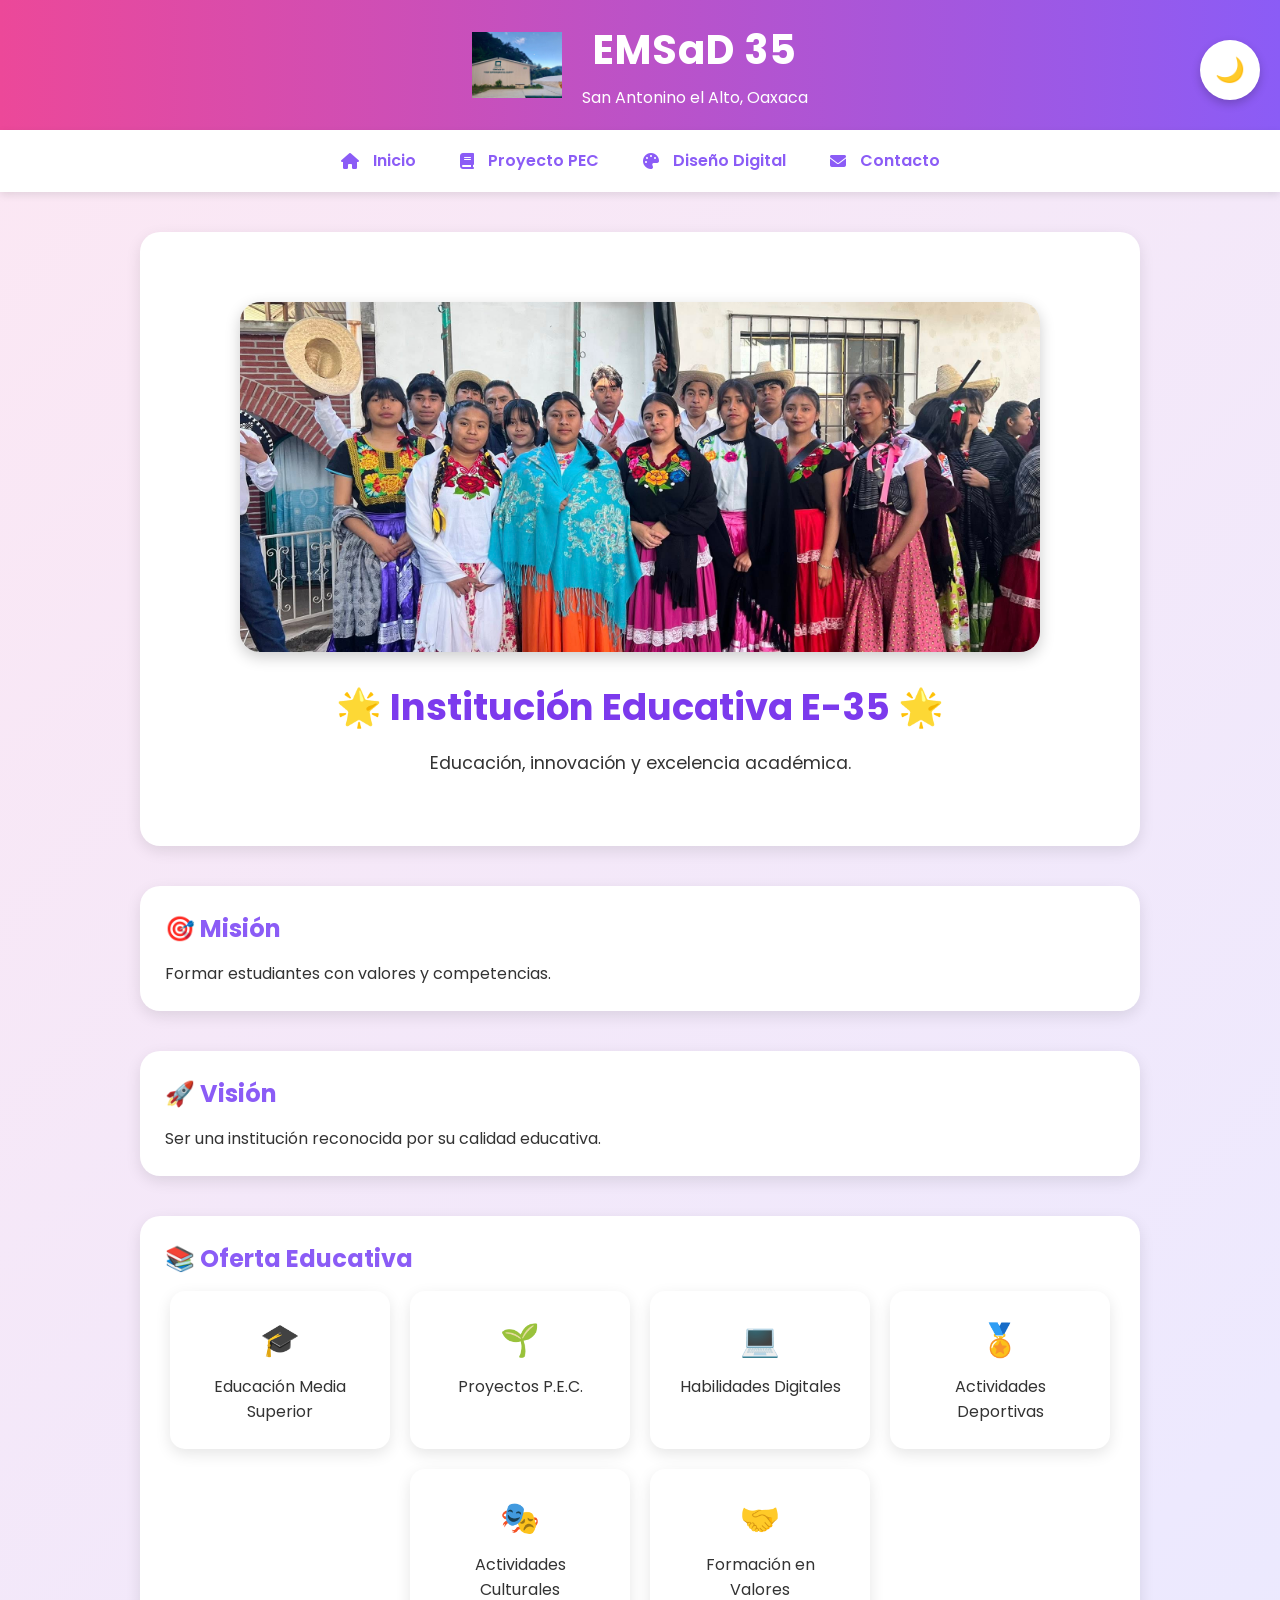
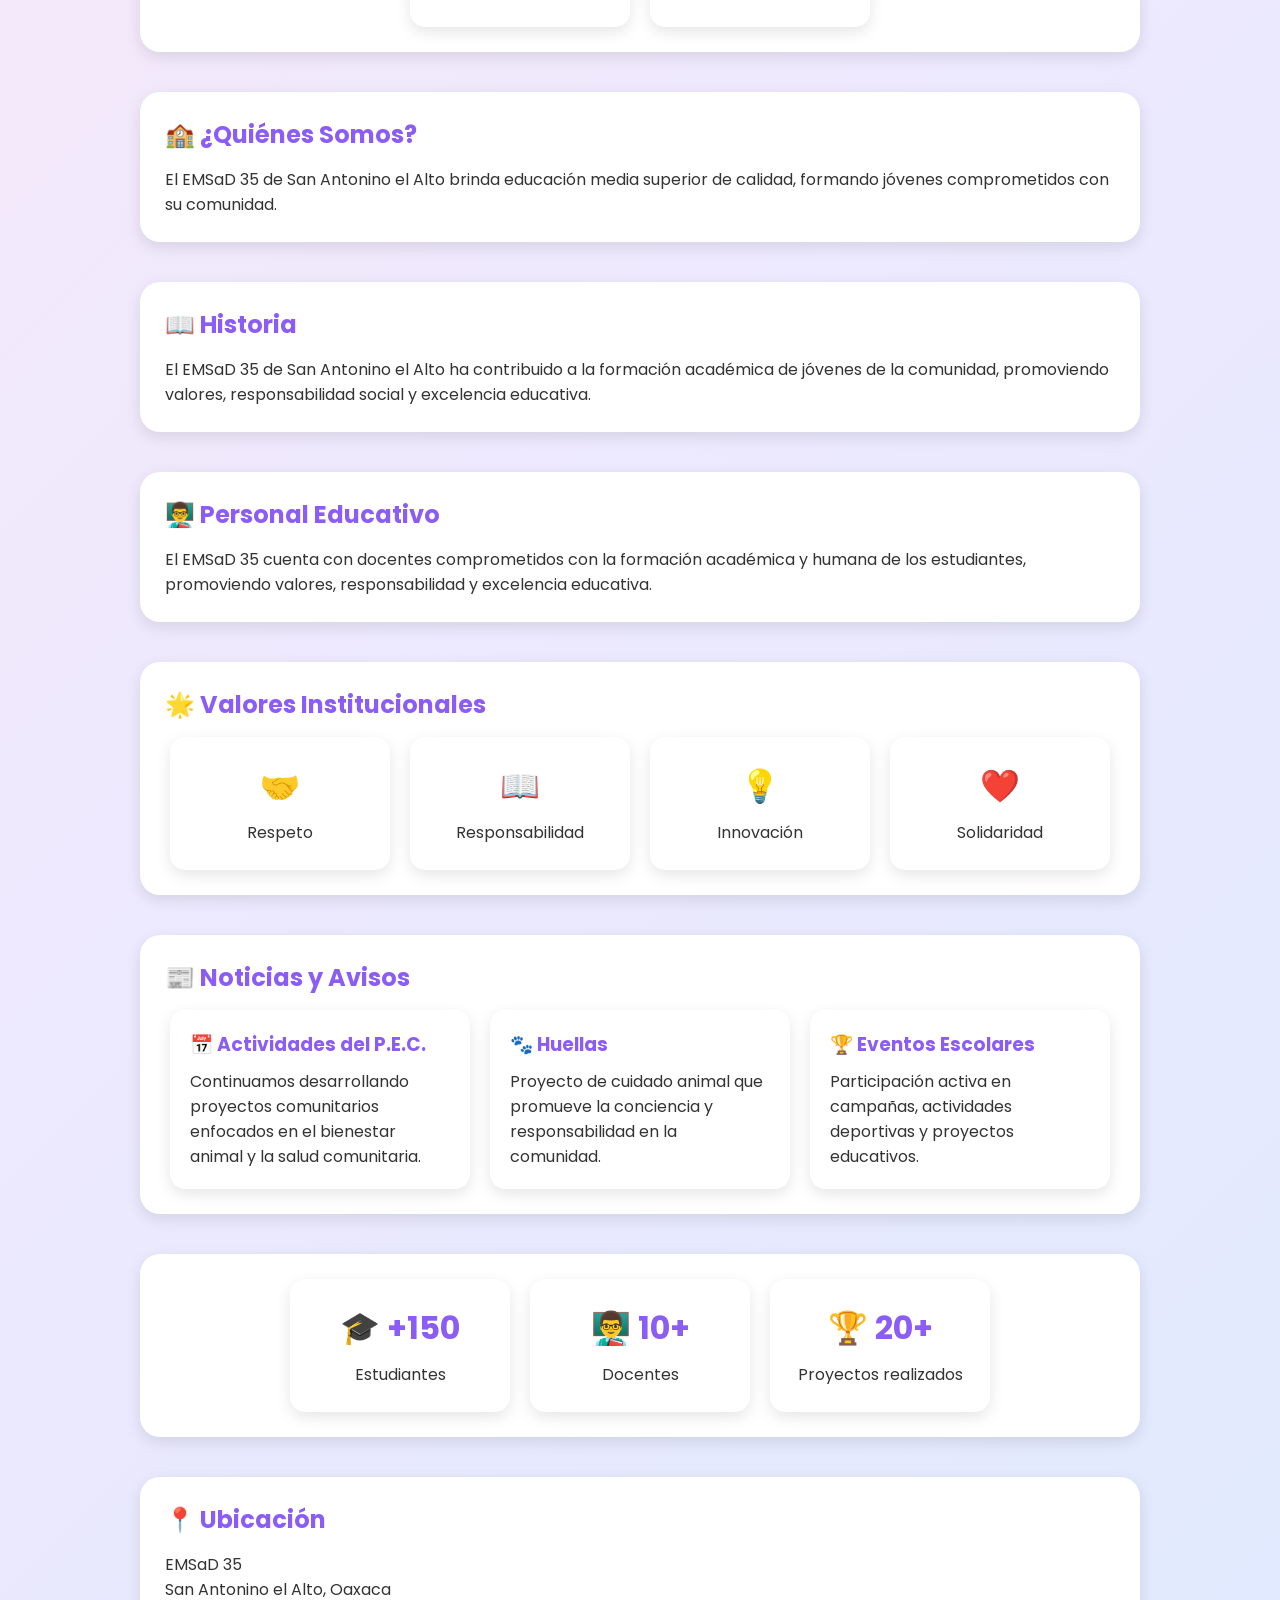
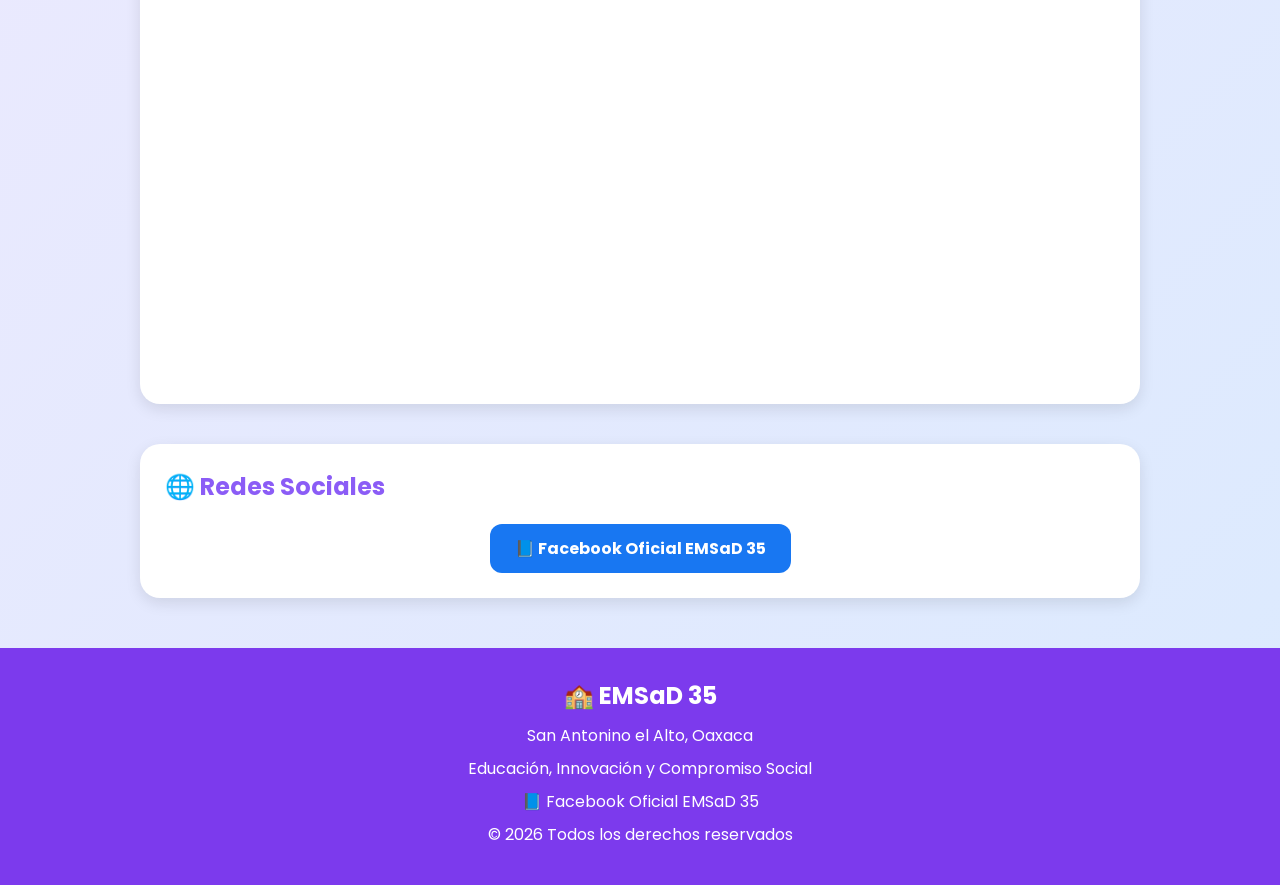
==== index.html @ b6a9cd8b "5" ====
<!doctype html>
<html lang="es">

<head>
    <meta charset="UTF-8">
    <meta name="viewport" content="width=device-width, initial-scale=1.0">
    <title>E-35</title>

    <link href="https://fonts.googleapis.com/css2?family=Poppins:wght@300;400;600;700&display=swap" rel="stylesheet">

    <link rel="stylesheet" href="style.css">

    <link rel="stylesheet"
href="https://cdnjs.cloudflare.com/ajax/libs/font-awesome/6.5.1/css/all.min.css">

</head>

<body>

    <header class="header-principal">

    <img src="imagenes/logo.jpeg" alt="Logo EMSaD 35">

    <div>
        <h1>EMSaD 35</h1>
        <p>San Antonino el Alto, Oaxaca</p>
    </div>

</header>

    <nav>
    <a href="index.html">
        <i class="fa-solid fa-house"></i> Inicio
    </a>

    <a href="pec.html">
        <i class="fa-solid fa-book"></i> Proyecto PEC
    </a>

    <a href="diseno.html">
        <i class="fa-solid fa-palette"></i> Diseño Digital
    </a>

    <a href="contacto.html">
        <i class="fa-solid fa-envelope"></i> Contacto
    </a>
</nav>

<button id="modoBtn">🌙</button>


    <section class="hero">
    <img src="imagenes/fondo.jpg" alt="Institución Educativa E-35" class="hero-img">

    <h2>🌟 Institución Educativa E-35 🌟</h2>
    <p>Educación, innovación y excelencia académica.</p>
</section>
<section>
    <h2>🎯 Misión</h2>
    <p>Formar estudiantes con valores y competencias.</p>
</section>

<section>
    <h2>🚀 Visión</h2>
    <p>Ser una institución reconocida por su calidad educativa.</p>
</section>

<section>
    <h2>📚 Oferta Educativa</h2>

    <div class="estadisticas">

        <div class="card">
            <h3>🎓</h3>
            <p>Educación Media Superior</p>
        </div>

        <div class="card">
            <h3>🌱</h3>
            <p>Proyectos P.E.C.</p>
        </div>

        <div class="card">
            <h3>💻</h3>
            <p>Habilidades Digitales</p>
        </div>

        <div class="card">
            <h3>🏅</h3>
            <p>Actividades Deportivas</p>
        </div>

        <div class="card">
            <h3>🎭</h3>
            <p>Actividades Culturales</p>
        </div>

        <div class="card">
            <h3>🤝</h3>
            <p>Formación en Valores</p>
        </div>

    </div>
</section>

<section>
    <h2>🏫 ¿Quiénes Somos?</h2>
    <p>
        El EMSaD 35 de San Antonino el Alto brinda educación media superior
        de calidad, formando jóvenes comprometidos con su comunidad.
    </p>
</section>

<section>
    <h2>📖 Historia</h2>
    <p>
        El EMSaD 35 de San Antonino el Alto ha contribuido a la formación
        académica de jóvenes de la comunidad, promoviendo valores,
        responsabilidad social y excelencia educativa.
    </p>
</section>

<section>
    <h2>👨‍🏫 Personal Educativo</h2>

    <p>
        El EMSaD 35 cuenta con docentes comprometidos con la formación
        académica y humana de los estudiantes, promoviendo valores,
        responsabilidad y excelencia educativa.
    </p>
</section>

<section>
    <h2>🌟 Valores Institucionales</h2>

    <div class="estadisticas">

        <div class="card">
            <h3>🤝</h3>
            <p>Respeto</p>
        </div>

        <div class="card">
            <h3>📖</h3>
            <p>Responsabilidad</p>
        </div>

        <div class="card">
            <h3>💡</h3>
            <p>Innovación</p>
        </div>

        <div class="card">
            <h3>❤️</h3>
            <p>Solidaridad</p>
        </div>

    </div>
</section>

<section>
    <h2>📰 Noticias y Avisos</h2>

    <div class="avisos">

        <div class="aviso">
            <h3>📅 Actividades del P.E.C.</h3>
            <p>
                Continuamos desarrollando proyectos comunitarios enfocados
                en el bienestar animal y la salud comunitaria.
            </p>
        </div>

        <div class="aviso">
            <h3>🐾 Huellas</h3>
            <p>
                Proyecto de cuidado animal que promueve la conciencia y
                responsabilidad en la comunidad.
            </p>
        </div>

        <div class="aviso">
            <h3>🏆 Eventos Escolares</h3>
            <p>
                Participación activa en campañas, actividades deportivas
                y proyectos educativos.
            </p>
        </div>

    </div>
</section>


<section class="estadisticas">
    <div class="card">
        <h3>🎓 +150</h3>
        <p>Estudiantes</p>
    </div>

    <div class="card">
        <h3>👨‍🏫 10+</h3>
        <p>Docentes</p>
    </div>

    <div class="card">
        <h3>🏆 20+</h3>
        <p>Proyectos realizados</p>
    </div>
</section>


<section>
    <h2>📍 Ubicación</h2>

    <p>
        EMSaD 35<br>
        San Antonino el Alto, Oaxaca
    </p>

    <iframe
        src="https://www.google.com/maps?q=San+Antonino+el+Alto+Oaxaca&output=embed"
        width="100%"
        height="350"
        style="border:0; border-radius:15px; margin-top:20px;"
        loading="lazy">
    </iframe>
</section>

<section>
    <h2>🌐 Redes Sociales</h2>

    <div class="redes">
        <a href="https://www.facebook.com/EMSaD35Oficial/" target="_blank">
            📘 Facebook Oficial EMSaD 35
        </a>
    </div>
</section>


   <footer>

    <h3>🏫 EMSaD 35</h3>

    <p>San Antonino el Alto, Oaxaca</p>

    <p>Educación, Innovación y Compromiso Social</p>

    <p>📘 Facebook Oficial EMSaD 35</p>

    <p>© 2026 Todos los derechos reservados</p>

</footer>

<button id="arriba">⬆</button>

    <script src="script.js"></script>

</body>

</html>
---- style.css ----
/* RESET */
*{
    margin:0;
    padding:0;
    box-sizing:border-box;
}

/* BODY */
body{
    font-family:'Poppins', sans-serif;
    background:linear-gradient(135deg,#fce7f3,#ede9fe,#dbeafe);
    color:#333;
}

/* TITULO */
h1{
    background:linear-gradient(90deg,#ec4899,#8b5cf6);
    color:white;
    text-align:center;
    padding:25px;
    font-size:2.5rem;
    letter-spacing:1px;
    box-shadow:0 4px 10px rgba(0,0,0,.15);
}

/* MENU */
nav{
    background:white;
    text-align:center;
    padding:18px;
    box-shadow:0 3px 8px rgba(0,0,0,.1);
}

nav a{
    text-decoration:none;
    color:#8b5cf6;
    margin:0 20px;
    font-weight:600;
    transition:.3s;
}

nav a:hover{
    color:#ec4899;
    transform:scale(1.1);
}

/* HERO */
.hero{
    text-align:center;
    padding:70px 20px;
    animation:fadeIn 1.5s ease;
}

.hero h2{
    font-size:2.3rem;
    color:#7c3aed;
    margin-bottom:15px;
}

.hero p{
    font-size:1.1rem;
}

/* BANNER */
.banner{
    text-align:center;
    margin-top:20px;
}

.banner img{
    width:90%;
    max-width:900px;
    height:350px;
    object-fit:cover;
    border-radius:20px;
    box-shadow:0 6px 15px rgba(0,0,0,.2);
}

/* SECCIONES */
section{
    max-width:1000px;
    margin:40px auto;
    padding:25px;
}

section h2{
    color:#8b5cf6;
    margin-bottom:15px;
}

/* TARJETAS */
section{
    background:white;
    border-radius:20px;
    box-shadow:0 5px 15px rgba(0,0,0,.1);
}

/* GALERIA */
.galeria{
    display:flex;
    justify-content:center;
    gap:20px;
    flex-wrap:wrap;
    margin-top:20px;
}

.galeria img{
    width:300px;
    height:220px;
    object-fit:cover;
    border-radius:15px;
    transition:.4s;
    box-shadow:0 4px 10px rgba(0,0,0,.15);
}

.galeria img:hover{
    transform:scale(1.08);
}

/* CONTACTO */
.contacto{
    max-width:700px;
    margin:40px auto;
    background:white;
    padding:30px;
    border-radius:20px;
    box-shadow:0 5px 15px rgba(0,0,0,.1);
}

.contacto h2{
    text-align:center;
    color:#ec4899;
}

label{
    display:block;
    margin-top:15px;
    font-weight:600;
}

input,
textarea{
    width:100%;
    padding:12px;
    margin-top:6px;
    border:2px solid #ddd;
    border-radius:10px;
    outline:none;
    transition:.3s;
}

input:focus,
textarea:focus{
    border-color:#8b5cf6;
}

/* BOTON */
button{
    width:100%;
    margin-top:20px;
    padding:14px;
    border:none;
    border-radius:12px;
    background:linear-gradient(90deg,#ec4899,#8b5cf6);
    color:white;
    font-size:16px;
    font-weight:bold;
    cursor:pointer;
    transition:.3s;
}

button:hover{
    transform:translateY(-3px);
    box-shadow:0 5px 15px rgba(0,0,0,.2);
}

/* FOOTER */
footer{
    text-align:center;
    padding:20px;
    background:#7c3aed;
    color:white;
    margin-top:50px;
}

/* ANIMACION */
@keyframes fadeIn{
    from{
        opacity:0;
        transform:translateY(20px);
    }
    to{
        opacity:1;
        transform:translateY(0);
    }
}
nav a.active {
    color: #ec4899;
    border-bottom: 2px solid #ec4899;
}
/* BOTON MODO OSCURO */
#modoBtn{
    position:fixed;
    top:20px;
    right:20px;
    width:60px;
    height:60px;
    border-radius:50%;
    border:none;
    font-size:24px;
    cursor:pointer;
    background:white;
    box-shadow:0 4px 10px rgba(0,0,0,.2);
    z-index:1000;
    display:flex;
    align-items:center;
    justify-content:center;
}

/* 🌙 MODO OSCURO COMPLETO */
body.dark{
    background:#121212;
    color:#f1f1f1;
}

/* contenedores */
body.dark nav,
body.dark section,
body.dark .contacto{
    background:#1e1e1e;
    color:#f1f1f1;
}

/* título principal */
body.dark h1{
    background:linear-gradient(90deg,#111,#333);
}

/* textos */
body.dark p,
body.dark h2,
body.dark label{
    color:#f1f1f1;
}

/* links del menú */
body.dark nav a{
    color:#c084fc;
}

body.dark nav a:hover{
    color:#ec4899;
}

/* inputs y textarea */
body.dark input,
body.dark textarea{
    background:#2d2d2d;
    color:white;
    border:2px solid #555;
}

/* footer */
body.dark footer{
    background:#111;
}

.hero-img{
    width:100%;
    max-width:800px;
    height:350px;
    object-fit:cover;
    border-radius:20px;
    margin-bottom:20px;
    box-shadow:0 5px 15px rgba(0,0,0,.2);
}
body.dark{
    background:linear-gradient(135deg,#0f172a,#111827,#1e293b);
    color:#f8fafc;
}

body.dark section,
body.dark .contacto,
body.dark nav{
    background:#1e293b;
}

body.dark h2{
    color:#c084fc;
}

body.dark input,
body.dark textarea{
    background:#334155;
    color:white;
    border:2px solid #64748b;
}

.redes{
    display:flex;
    justify-content:center;
    margin-top:20px;
}

.redes a{
    text-decoration:none;
    background:#1877F2;
    color:white;
    padding:15px 25px;
    border-radius:12px;
    font-weight:bold;
    transition:0.3s;
}

.redes a:hover{
    transform:scale(1.05);
    box-shadow:0 5px 15px rgba(0,0,0,.2);
}

.redes{
    display:flex;
    justify-content:center;
    gap:20px;
    margin-top:20px;
    flex-wrap:wrap;
}

.redes a{
    text-decoration:none;
    color:white;
    padding:12px 25px;
    border-radius:12px;
    font-weight:bold;
    transition:.3s;
}

.redes a:first-child{
    background:#1877F2;
}

.redes a:hover{
    transform:scale(1.05);
    box-shadow:0 5px 15px rgba(0,0,0,.2);
}

/* ESTADÍSTICAS */
.estadisticas{
    display:flex;
    justify-content:center;
    gap:20px;
    flex-wrap:wrap;
}

.card{
    background:white;
    padding:25px;
    border-radius:15px;
    width:220px;
    text-align:center;
    box-shadow:0 5px 15px rgba(0,0,0,.1);
    transition:.3s;
}

.card:hover{
    transform:translateY(-5px);
}

.card h3{
    color:#8b5cf6;
    font-size:2rem;
    margin-bottom:10px;
}

body.dark .card{
    background:#1e293b;
    color:white;
}
.galeria img{
    cursor:pointer;
}

.galeria img:hover{
    transform:scale(1.08);
    box-shadow:0 10px 25px rgba(0,0,0,.25);
}



.info-galeria{
    padding:15px;
}

.info-galeria h3{
    color:#7c3aed;
    margin-bottom:8px;
}

.info-galeria p{
    color:#555;
    font-size:14px;
    line-height:1.5;
}

body.dark .info-galeria p{
    color:#cbd5e1;
}

/* OFERTA EDUCATIVA */

.oferta{
    list-style:none;
    padding:0;
}

.oferta li{
    background:#f8fafc;
    margin:12px 0;
    padding:15px;
    border-radius:12px;
    box-shadow:0 3px 8px rgba(0,0,0,.08);
    transition:.3s;
}

.oferta li:hover{
    transform:translateX(10px);
}

body.dark .oferta li{
    background:#334155;
    color:white;
}

.header-principal{
    display:flex;
    align-items:center;
    justify-content:center;
    gap:20px;
    padding:20px;
    background:linear-gradient(90deg,#ec4899,#8b5cf6);
    color:white;
    text-align:center;
    flex-wrap:wrap;
}

.header-principal img{
    width:90px;
    height:90px;
    object-fit:contain;
}

.header-principal h1{
    background:none;
    box-shadow:none;
    padding:0;
    margin:0;
    font-size:2.5rem;
}

.header-principal p{
    margin-top:5px;
    font-size:1rem;
}

/* FOOTER PROFESIONAL */

footer{
    text-align:center;
    padding:30px 20px;
    background:#7c3aed;
    color:white;
    margin-top:50px;
}

footer h3{
    margin-bottom:10px;
    font-size:1.5rem;
}

footer p{
    margin:8px 0;
}

body.dark footer{
    background:#0f172a;
}

/* NOTICIAS Y AVISOS */

.avisos{
    display:flex;
    gap:20px;
    flex-wrap:wrap;
    justify-content:center;
}

.aviso{
    background:white;
    width:300px;
    padding:20px;
    border-radius:15px;
    box-shadow:0 5px 15px rgba(0,0,0,.1);
    transition:.3s;
}

.aviso:hover{
    transform:translateY(-5px);
}

.aviso h3{
    color:#8b5cf6;
    margin-bottom:10px;
}

body.dark .aviso{
    background:#1e293b;
}

body.dark .aviso h3{
    color:#c084fc;
}

/* BOTÓN VOLVER ARRIBA */

#arriba{
    position:fixed;
    bottom:20px;
    right:20px;
    width:50px;
    height:50px;
    border:none;
    border-radius:50%;
    background:#8b5cf6;
    color:white;
    font-size:22px;
    cursor:pointer;
    display:none;
    z-index:999;
    box-shadow:0 4px 10px rgba(0,0,0,.2);
}

#arriba:hover{
    transform:scale(1.1);
}

.pdf-viewer{
    width:100%;
    height:700px;
    border:none;
    border-radius:15px;
}

.card-galeria{
    background:white;
    border-radius:15px;
    overflow:hidden;
    width:320px;
    text-align:center;
    box-shadow:0 5px 15px rgba(0,0,0,.1);
    transition:.3s;
}

.card-galeria:hover{
    transform:translateY(-5px);
}

.card-galeria p{
    padding:15px;
    font-weight:600;
}

body.dark .card-galeria{
    background:#1e293b;
    color:white;
}


nav a i{
    margin-right:8px;
}

nav a{
    display:inline-flex;
    align-items:center;
    gap:6px;
}
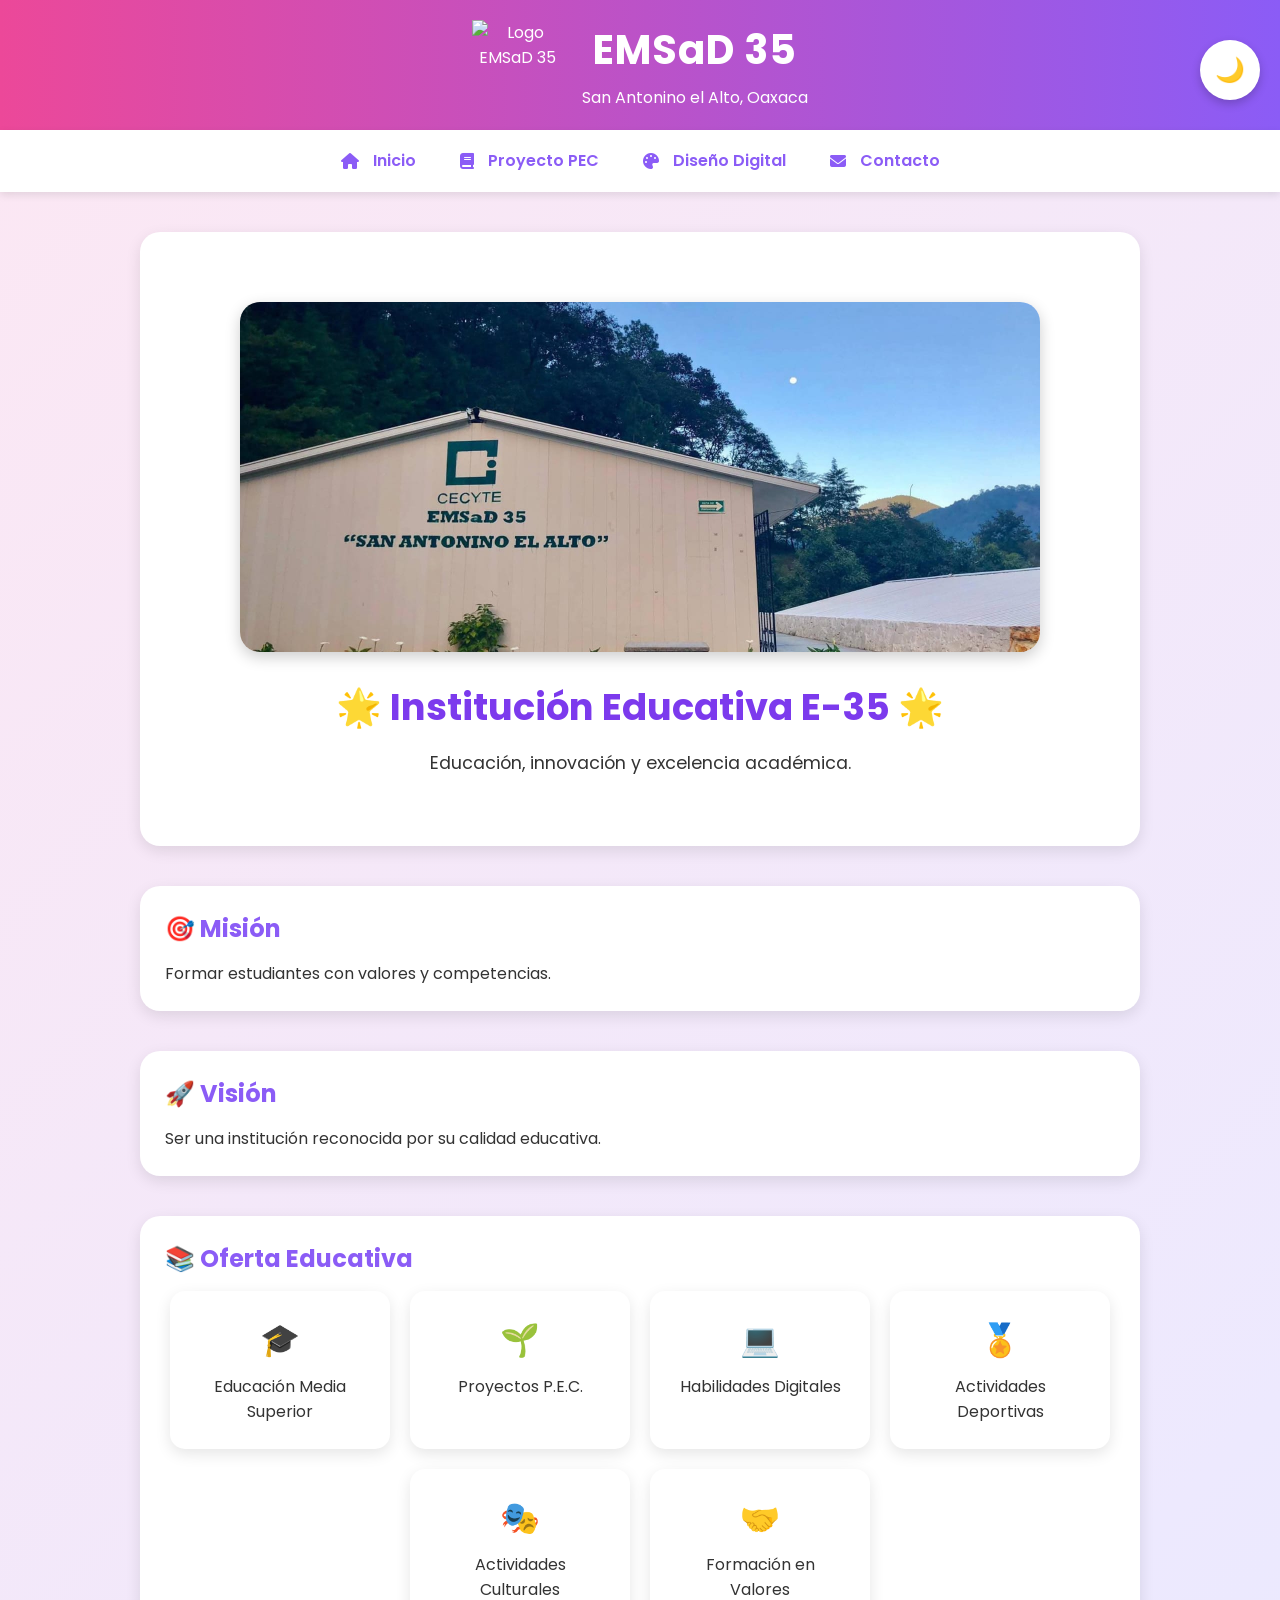
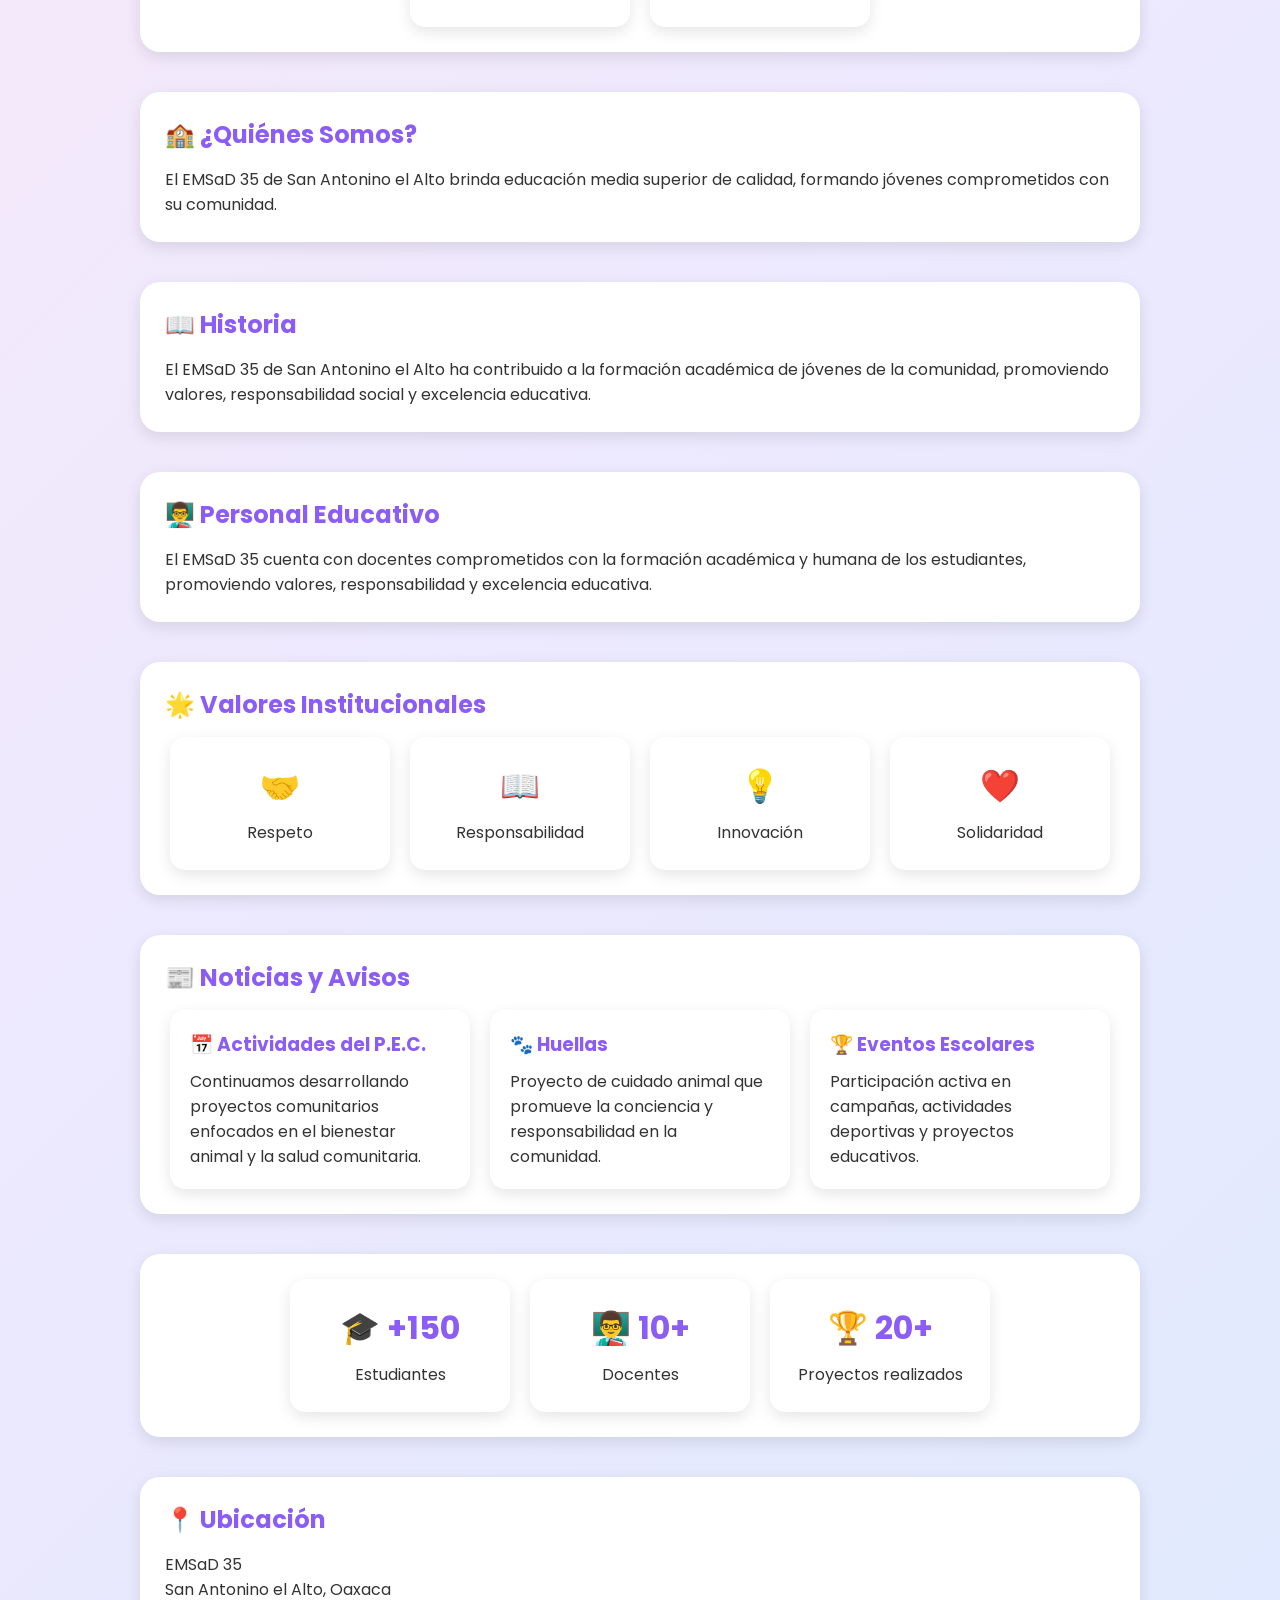
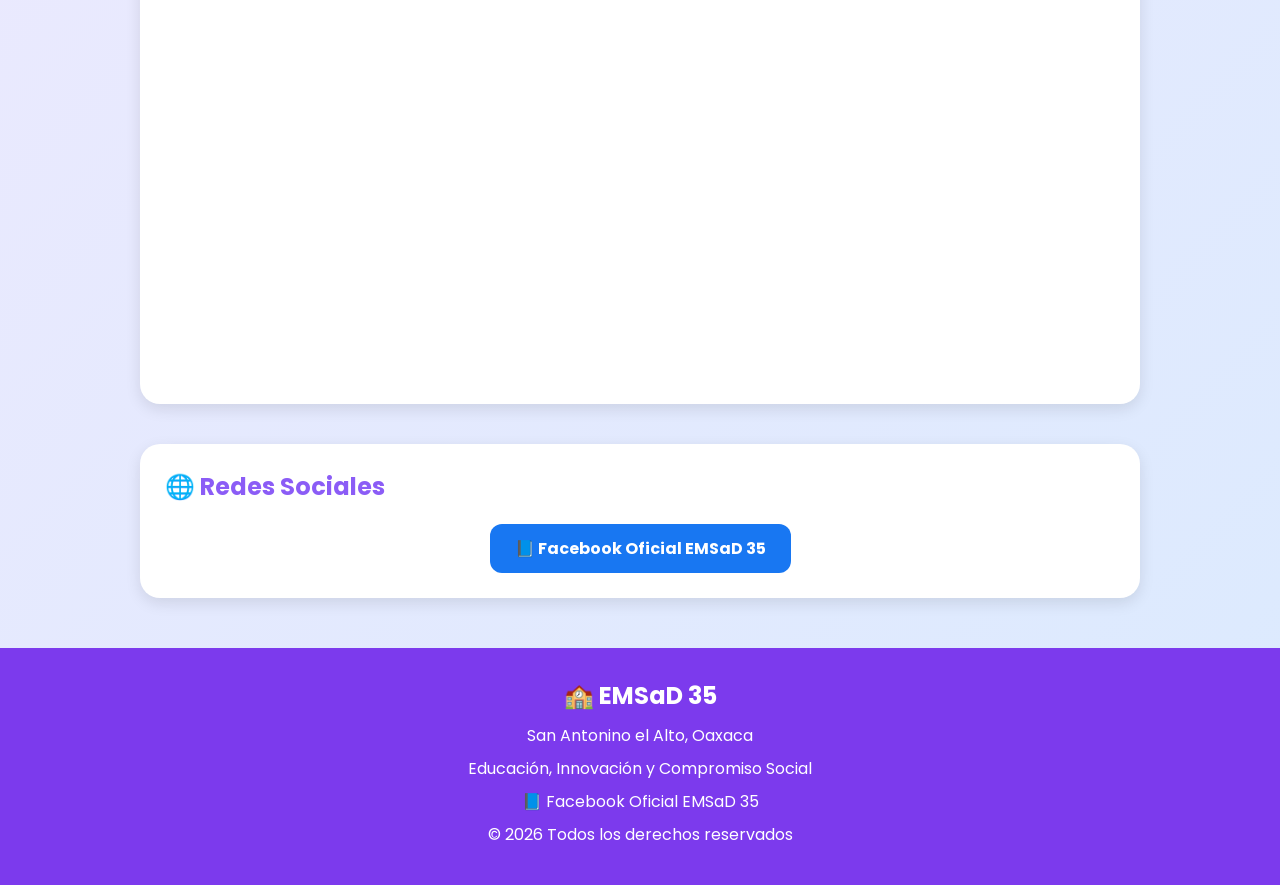
==== commit 0a465291: "mejor" ====
--- a/index.html
+++ b/index.html
@@ -19,7 +19,7 @@
 
     <header class="header-principal">
 
-    <img src="imagenes/logo.jpeg" alt="Logo EMSaD 35">
+    <img src="imagenes/fondo.png" alt="Logo EMSaD 35">
 
     <div>
         <h1>EMSaD 35</h1>
@@ -50,8 +50,8 @@
 
 
     <section class="hero">
-    <img src="imagenes/fondo.jpg" alt="Institución Educativa E-35" class="hero-img">
-
+    <img src="imagenes/logo.jpeg" alt="Institución Educativa E-35" class="hero-img">
+    
     <h2>🌟 Institución Educativa E-35 🌟</h2>
     <p>Educación, innovación y excelencia académica.</p>
 </section>
@@ -253,6 +253,8 @@
 
 <button id="arriba">⬆</button>
 
+<button id="arriba">⬆</button>
+
     <script src="script.js"></script>
 
 </body>
--- a/style.css
+++ b/style.css
@@ -523,23 +523,26 @@
 
 #arriba{
     position:fixed;
-    bottom:20px;
-    right:20px;
-    width:50px;
-    height:50px;
+    bottom:25px;
+    right:25px;
+    width:55px;
+    height:55px;
     border:none;
     border-radius:50%;
-    background:#8b5cf6;
-    color:white;
-    font-size:22px;
+    background:linear-gradient(135deg,#ec4899,#8b5cf6);
+    color:white;
+    font-size:24px;
     cursor:pointer;
     display:none;
+    align-items:center;
+    justify-content:center;
     z-index:999;
-    box-shadow:0 4px 10px rgba(0,0,0,.2);
+    box-shadow:0 5px 15px rgba(0,0,0,.25);
+    transition:.3s;
 }
 
 #arriba:hover{
-    transform:scale(1.1);
+    transform:translateY(-5px);
 }
 
 .pdf-viewer{
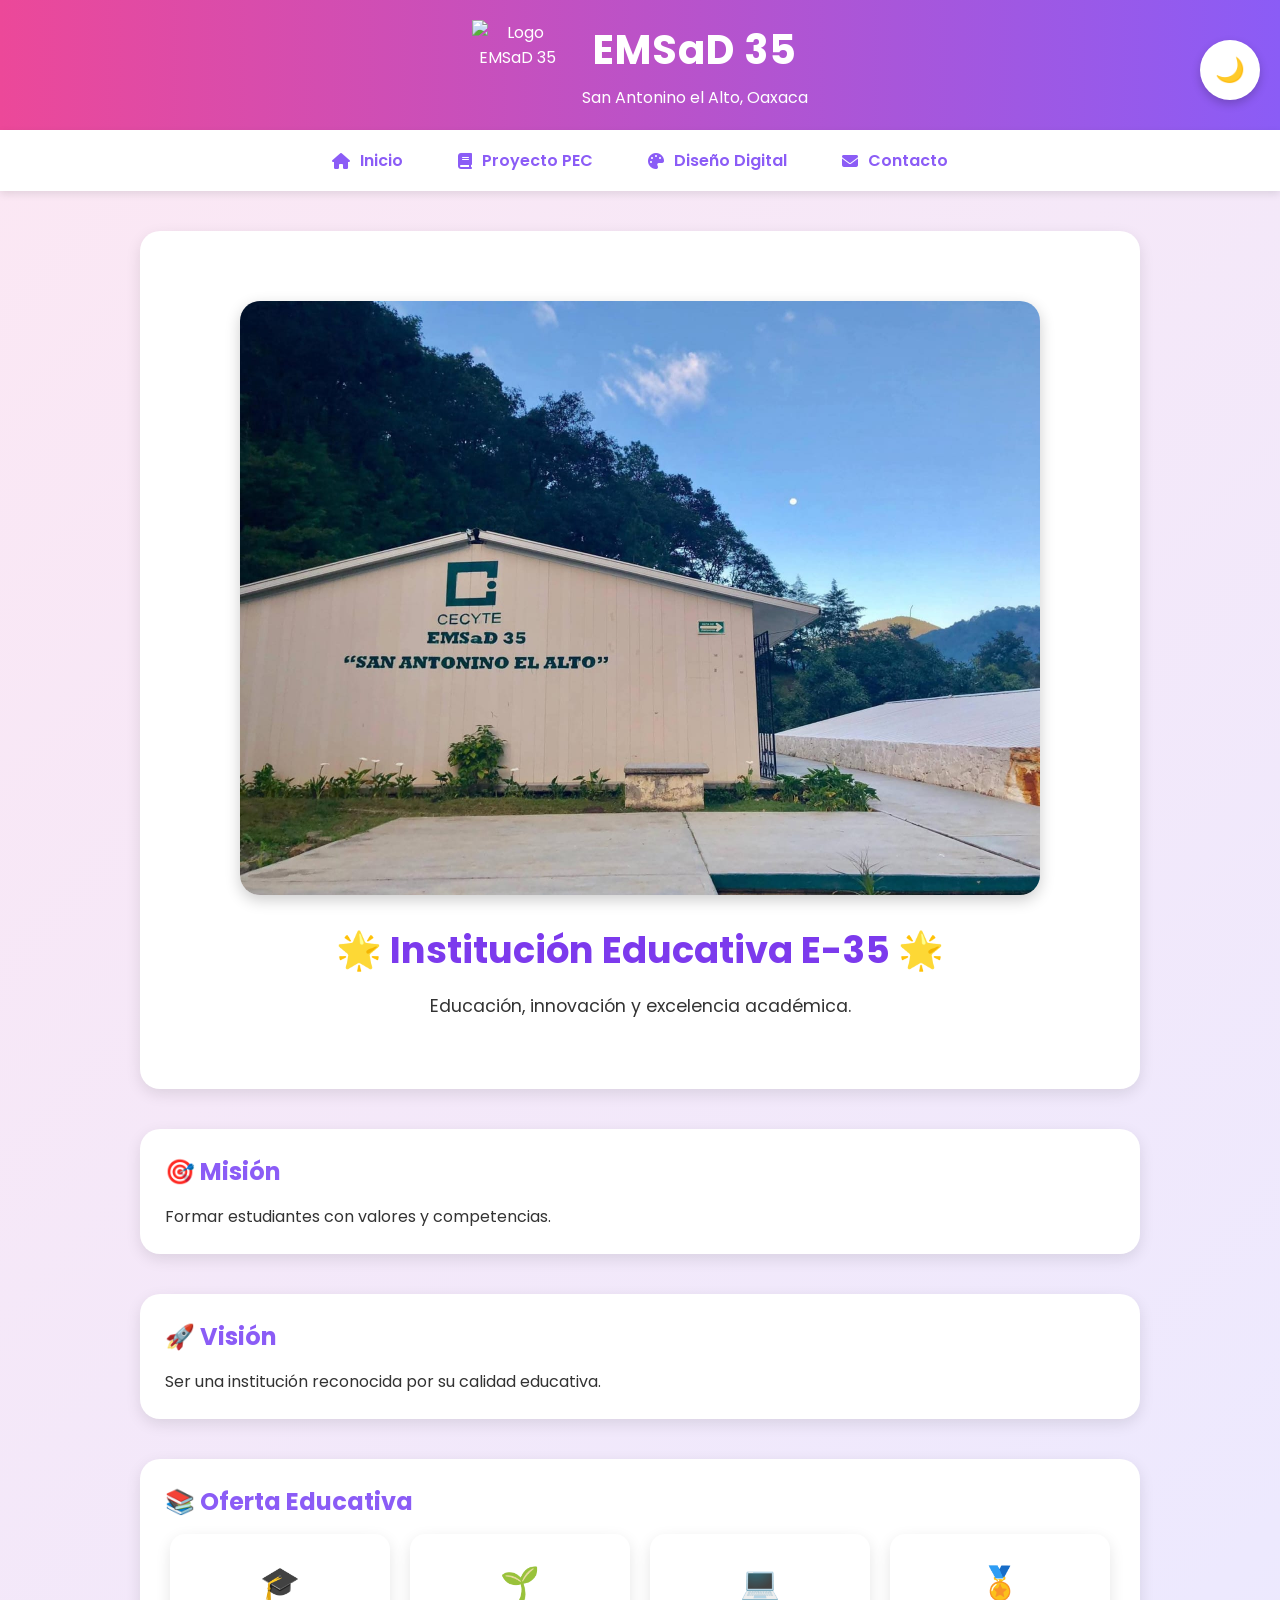
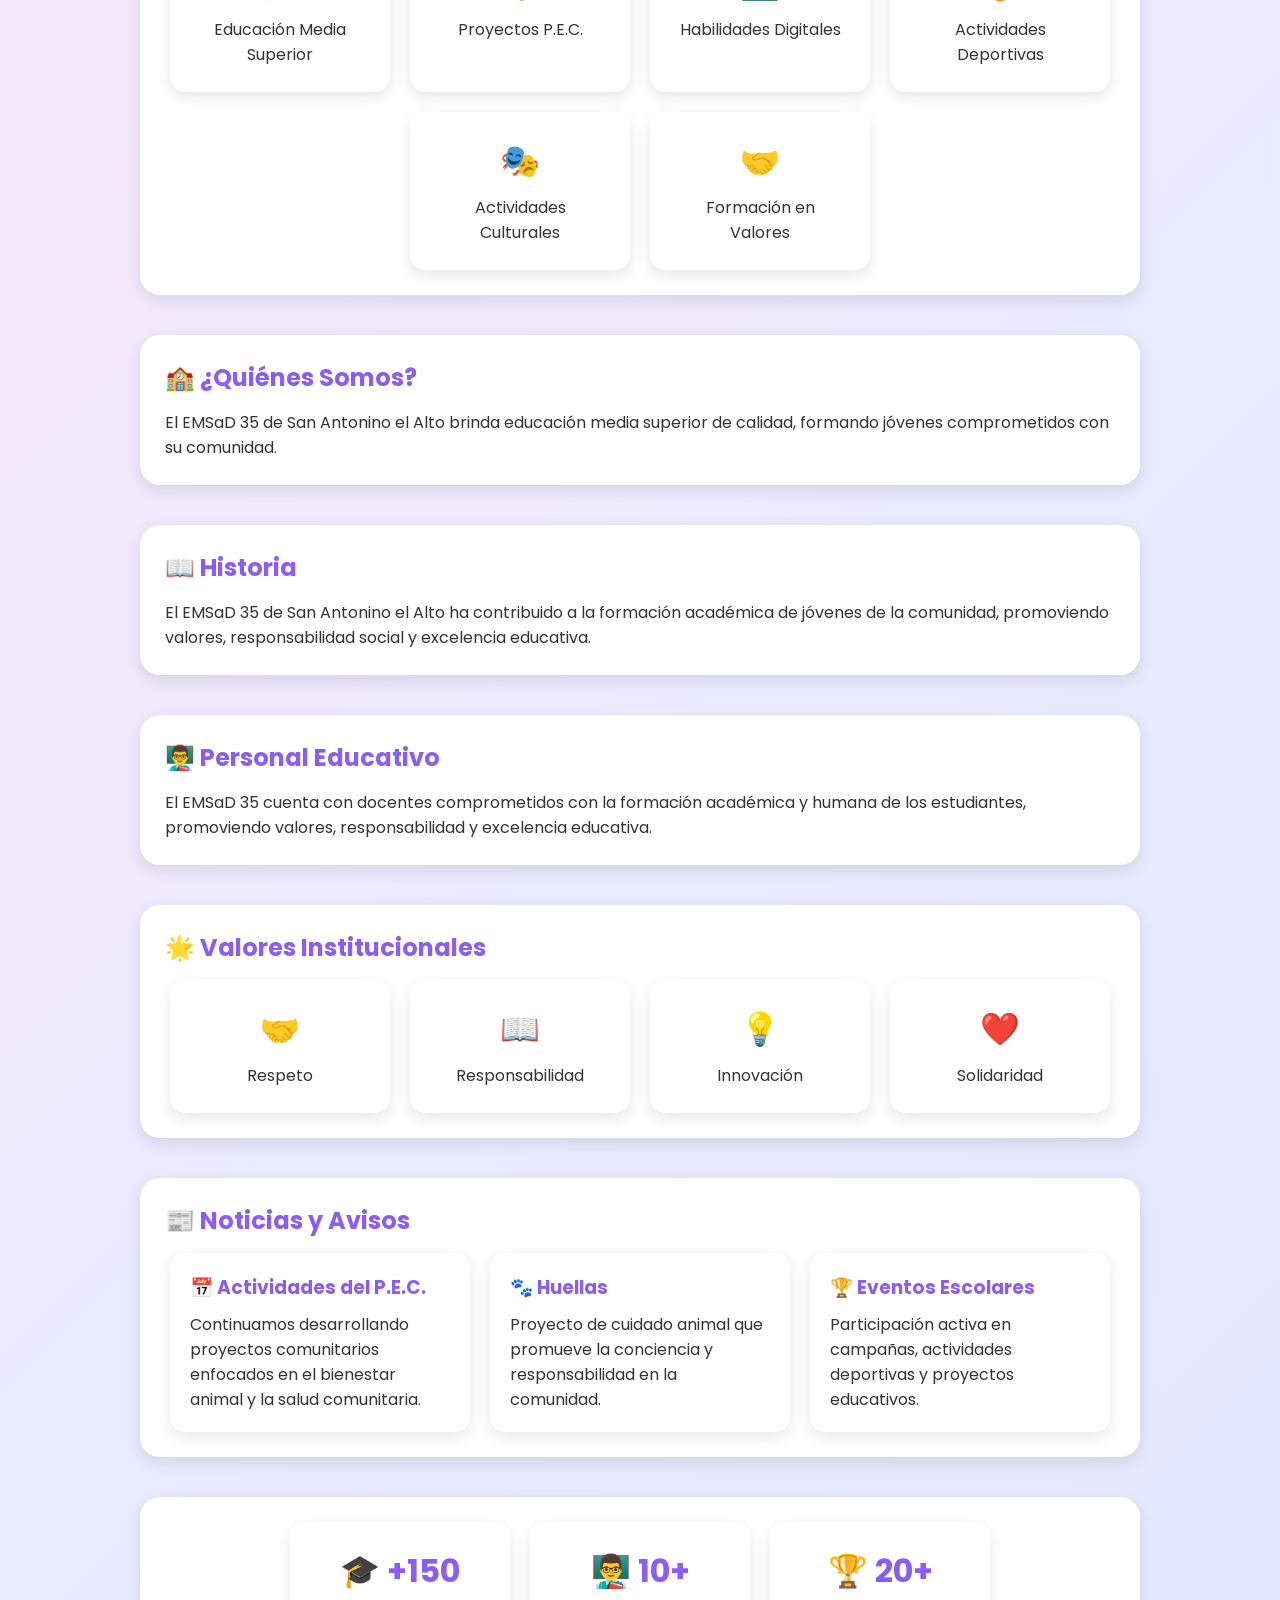
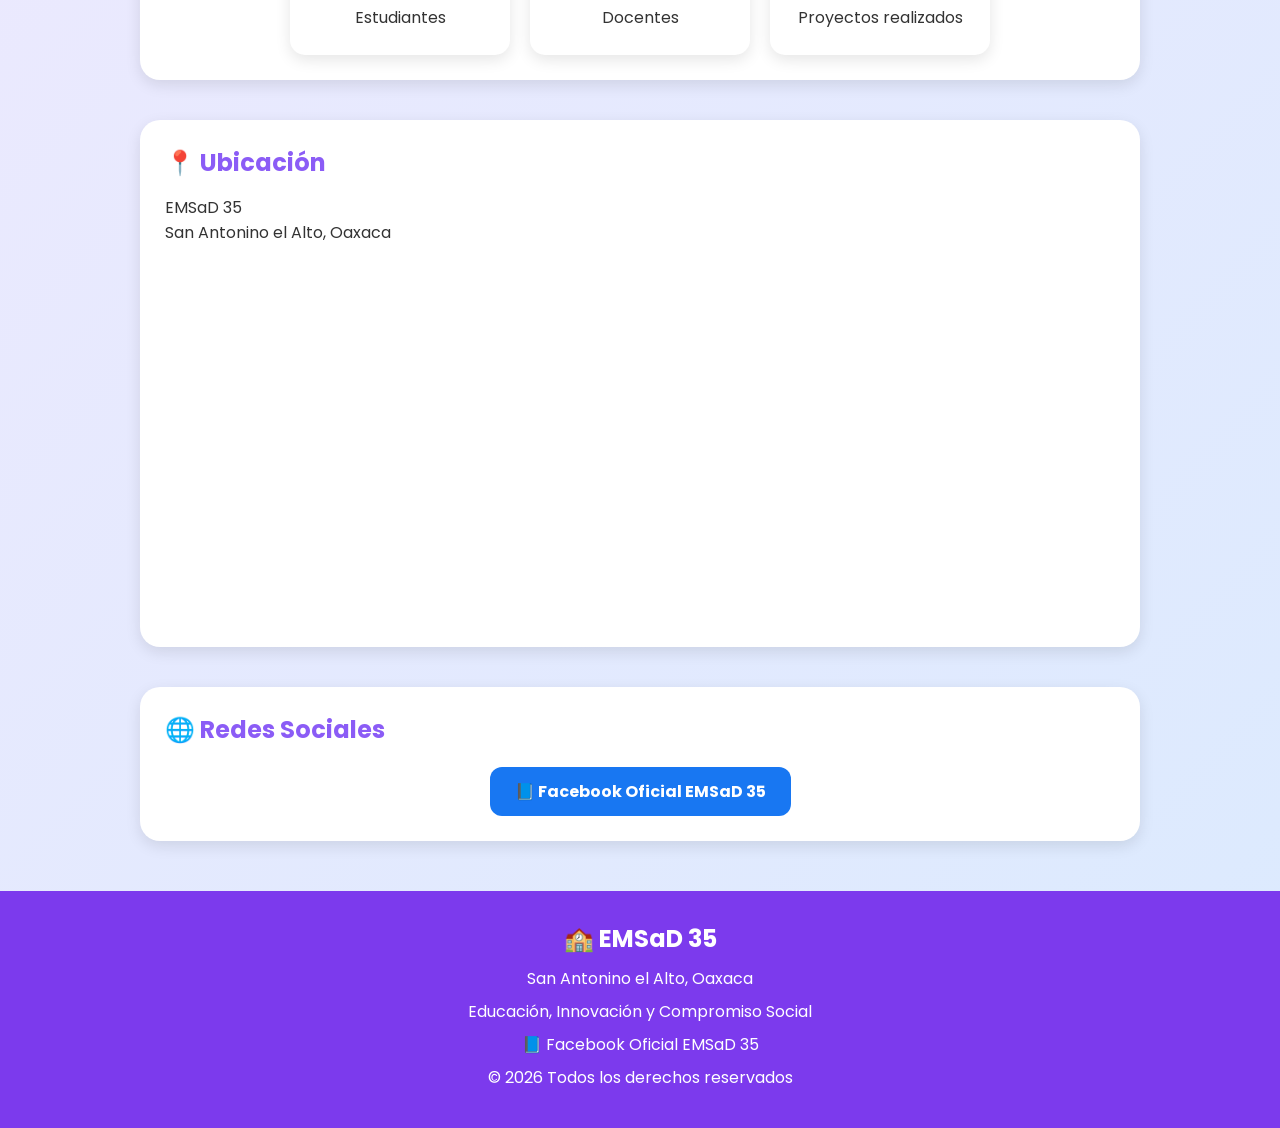
==== commit f42b262a: "y" ====
--- a/index.html
+++ b/index.html
@@ -251,10 +251,9 @@
 
 </footer>
 
+
 <button id="arriba">⬆</button>
 
-<button id="arriba">⬆</button>
-
     <script src="script.js"></script>
 
 </body>
--- a/style.css
+++ b/style.css
@@ -70,8 +70,7 @@
 .banner img{
     width:90%;
     max-width:900px;
-    height:350px;
-    object-fit:cover;
+    height:auto;
     border-radius:20px;
     box-shadow:0 6px 15px rgba(0,0,0,.2);
 }
@@ -268,8 +267,7 @@
 .hero-img{
     width:100%;
     max-width:800px;
-    height:350px;
-    object-fit:cover;
+    height:auto;
     border-radius:20px;
     margin-bottom:20px;
     box-shadow:0 5px 15px rgba(0,0,0,.2);
@@ -355,7 +353,7 @@
     background:white;
     padding:25px;
     border-radius:15px;
-    width:220px;
+    width:min(220px, 100%);
     text-align:center;
     box-shadow:0 5px 15px rgba(0,0,0,.1);
     transition:.3s;
@@ -556,7 +554,7 @@
     background:white;
     border-radius:15px;
     overflow:hidden;
-    width:320px;
+    width:min(320px, 100%);
     text-align:center;
     box-shadow:0 5px 15px rgba(0,0,0,.1);
     transition:.3s;
@@ -577,12 +575,106 @@
 }
 
 
-nav a i{
-    margin-right:8px;
+nav{
+    background:white;
+    text-align:center;
+    padding:18px;
+    box-shadow:0 3px 8px rgba(0,0,0,.1);
+
+    display:flex;
+    justify-content:center;
+    flex-wrap:wrap;
+    gap:15px;
 }
 
 nav a{
+    text-decoration:none;
+    color:#8b5cf6;
+    font-weight:600;
+    transition:.3s;
+
     display:inline-flex;
     align-items:center;
     gap:6px;
+}
+
+nav a i{
+    margin-right:4px;
+}
+
+@media (max-width:768px){
+
+    nav{
+        gap:10px;
+        padding:12px;
+    }
+
+    nav a{
+        font-size:14px;
+    }
+
+
+}
+
+/* Todas las imágenes serán responsivas */
+img{
+    max-width:100%;
+    height:auto;
+}
+
+@media (max-width:768px){
+
+    .card,
+    .card-galeria,
+    .aviso{
+        width:100%;
+    }
+
+}
+@media (max-width:768px){
+
+    h1{
+        font-size:1.8rem;
+        padding:18px;
+    }
+
+    .hero{
+        padding:40px 15px;
+    }
+
+    .hero h2{
+        font-size:1.5rem;
+    }
+
+    section{
+        margin:20px 10px;
+        padding:20px;
+    }
+
+    .header-principal{
+        flex-direction:column;
+        text-align:center;
+    }
+
+    .header-principal img{
+        width:70px;
+        height:70px;
+    }
+
+    .card,
+    .card-galeria,
+    .aviso{
+        width:100%;
+    }
+
+    #modoBtn{
+        width:50px;
+        height:50px;
+        font-size:20px;
+    }
+
+    #arriba{
+        width:50px;
+        height:50px;
+    }
 }
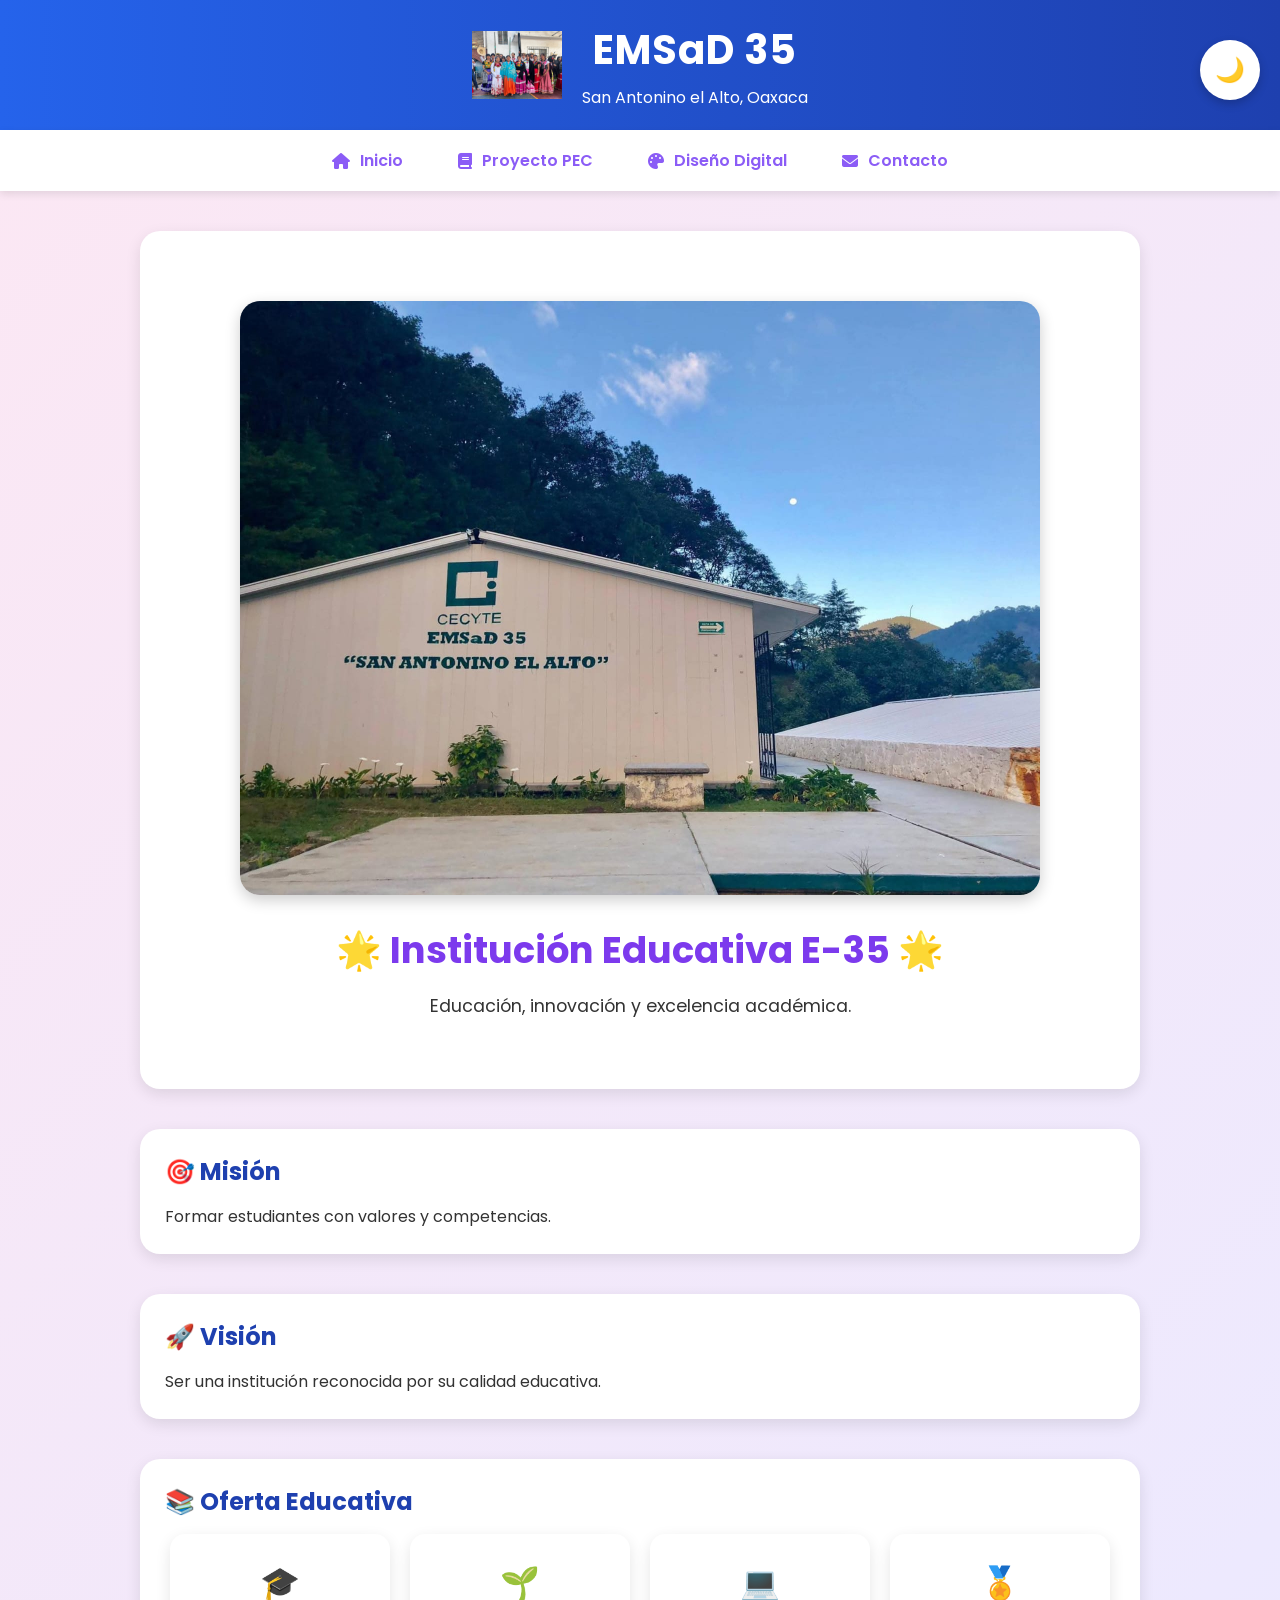
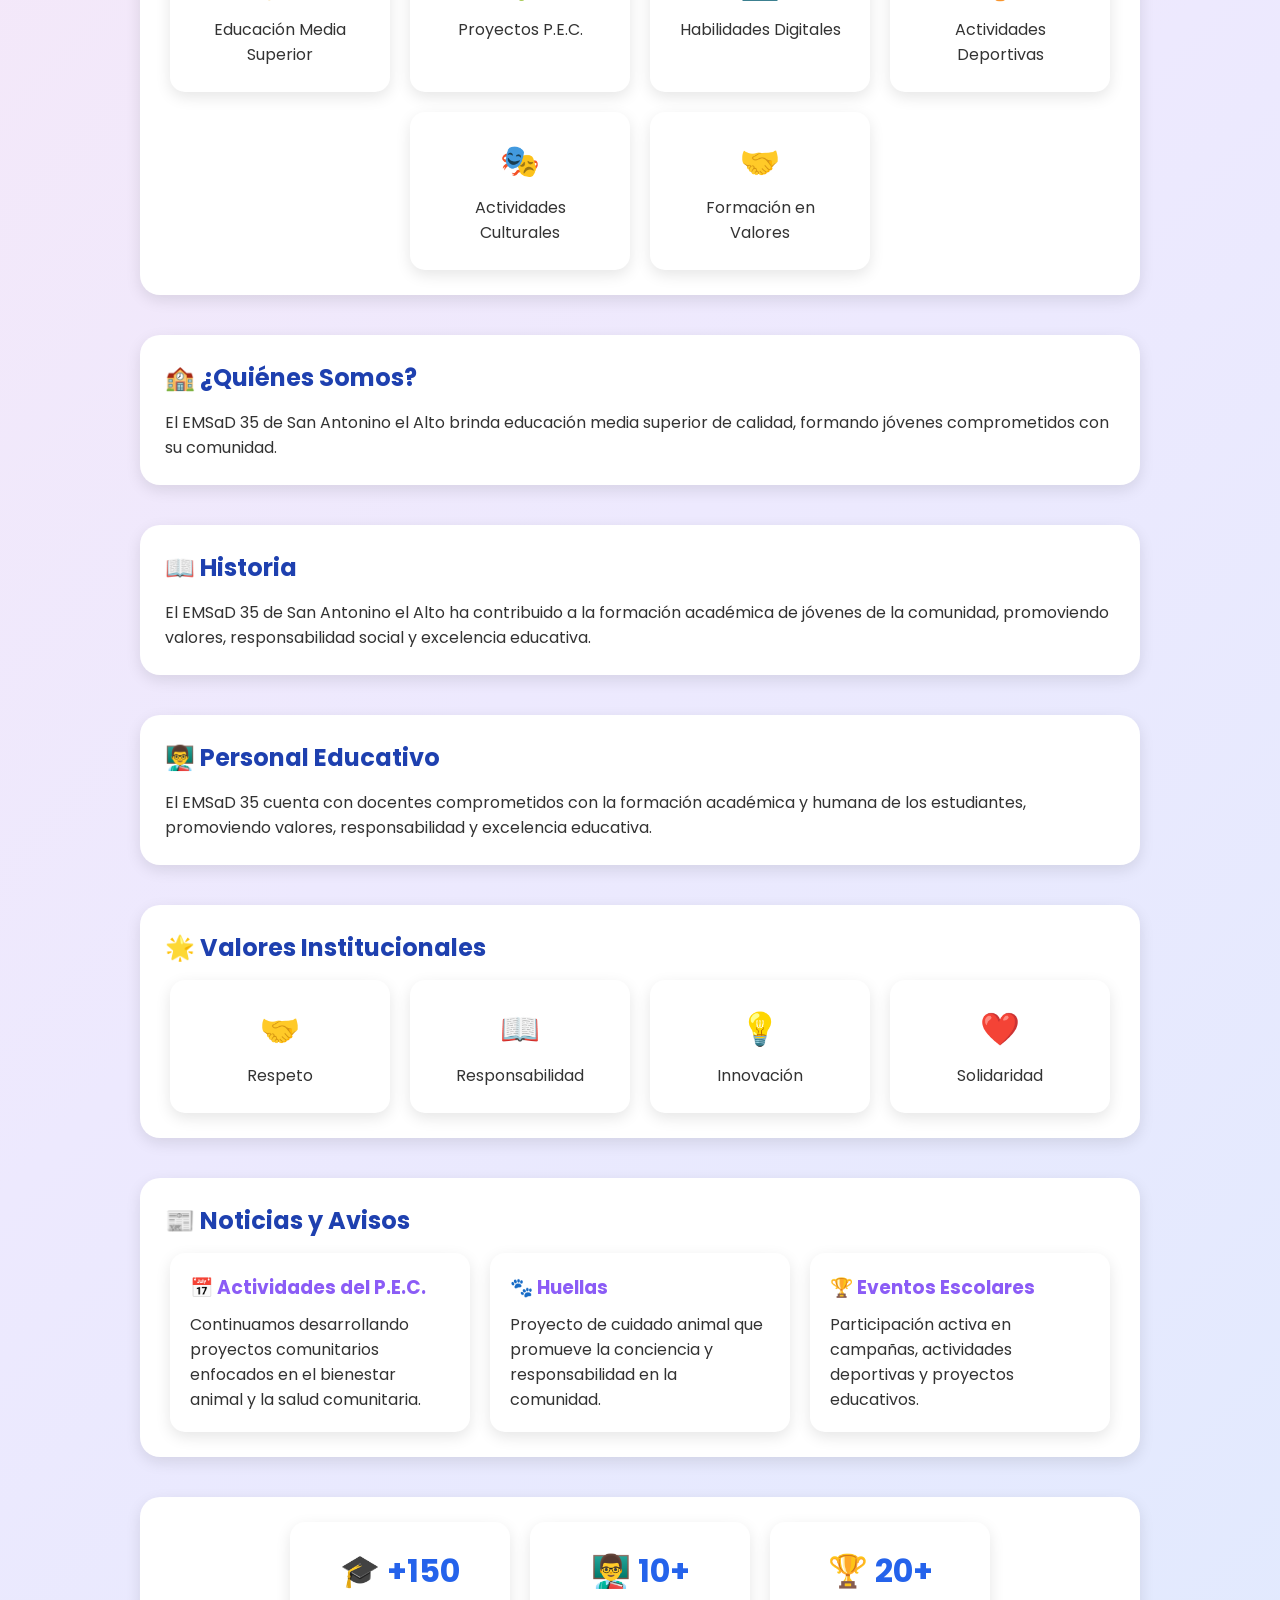
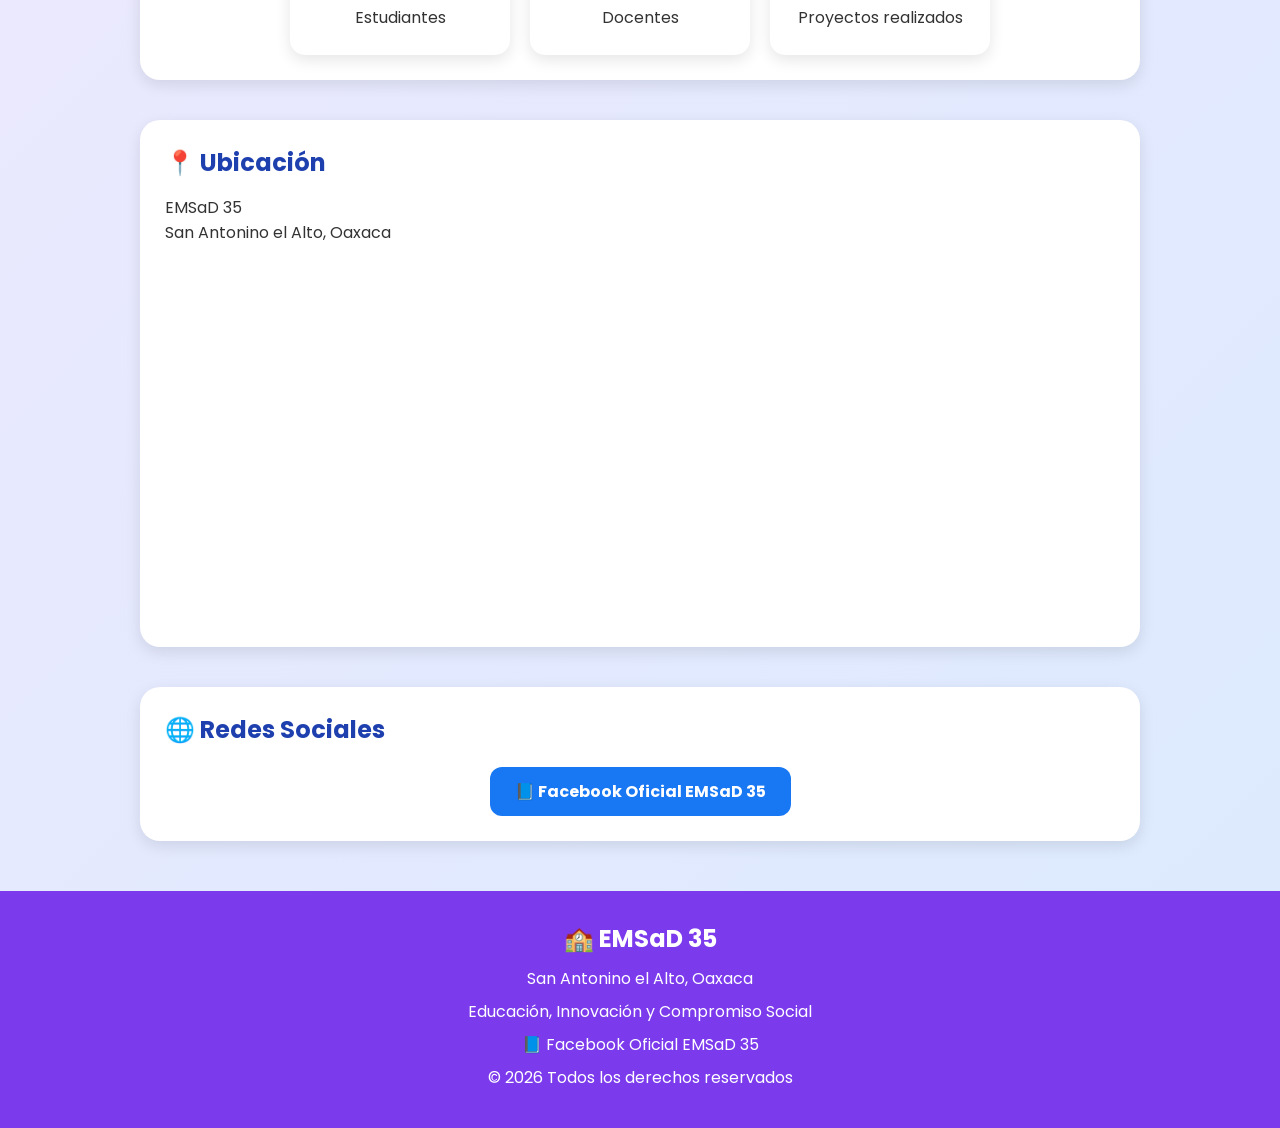
==== commit 4b0aeef3: "l" ====
--- a/index.html
+++ b/index.html
@@ -19,7 +19,7 @@
 
     <header class="header-principal">
 
-    <img src="imagenes/fondo.png" alt="Logo EMSaD 35">
+    <img src="imagenes/fondo.jpg" alt="Logo EMSaD 35">
 
     <div>
         <h1>EMSaD 35</h1>
--- a/style.css
+++ b/style.css
@@ -14,7 +14,7 @@
 
 /* TITULO */
 h1{
-    background:linear-gradient(90deg,#ec4899,#8b5cf6);
+    background:linear-gradient(90deg,#2563eb,#1e40af);
     color:white;
     text-align:center;
     padding:25px;
@@ -33,15 +33,14 @@
 
 nav a{
     text-decoration:none;
-    color:#8b5cf6;
+    color:#2563eb;
     margin:0 20px;
     font-weight:600;
     transition:.3s;
 }
 
 nav a:hover{
-    color:#ec4899;
-    transform:scale(1.1);
+    color:#1e40af;
 }
 
 /* HERO */
@@ -83,7 +82,7 @@
 }
 
 section h2{
-    color:#8b5cf6;
+    color:#1e40af;
     margin-bottom:15px;
 }
 
@@ -364,7 +363,7 @@
 }
 
 .card h3{
-    color:#8b5cf6;
+    color:#2563eb;
     font-size:2rem;
     margin-bottom:10px;
 }
@@ -434,12 +433,11 @@
     justify-content:center;
     gap:20px;
     padding:20px;
-    background:linear-gradient(90deg,#ec4899,#8b5cf6);
+    background:linear-gradient(90deg,#2563eb,#1e40af);
     color:white;
     text-align:center;
     flex-wrap:wrap;
 }
-
 .header-principal img{
     width:90px;
     height:90px;
@@ -479,7 +477,7 @@
 }
 
 body.dark footer{
-    background:#0f172a;
+    background:#1e40af;
 }
 
 /* NOTICIAS Y AVISOS */
@@ -527,7 +525,7 @@
     height:55px;
     border:none;
     border-radius:50%;
-    background:linear-gradient(135deg,#ec4899,#8b5cf6);
+    background:linear-gradient(135deg,#2563eb,#1e40af);
     color:white;
     font-size:24px;
     cursor:pointer;
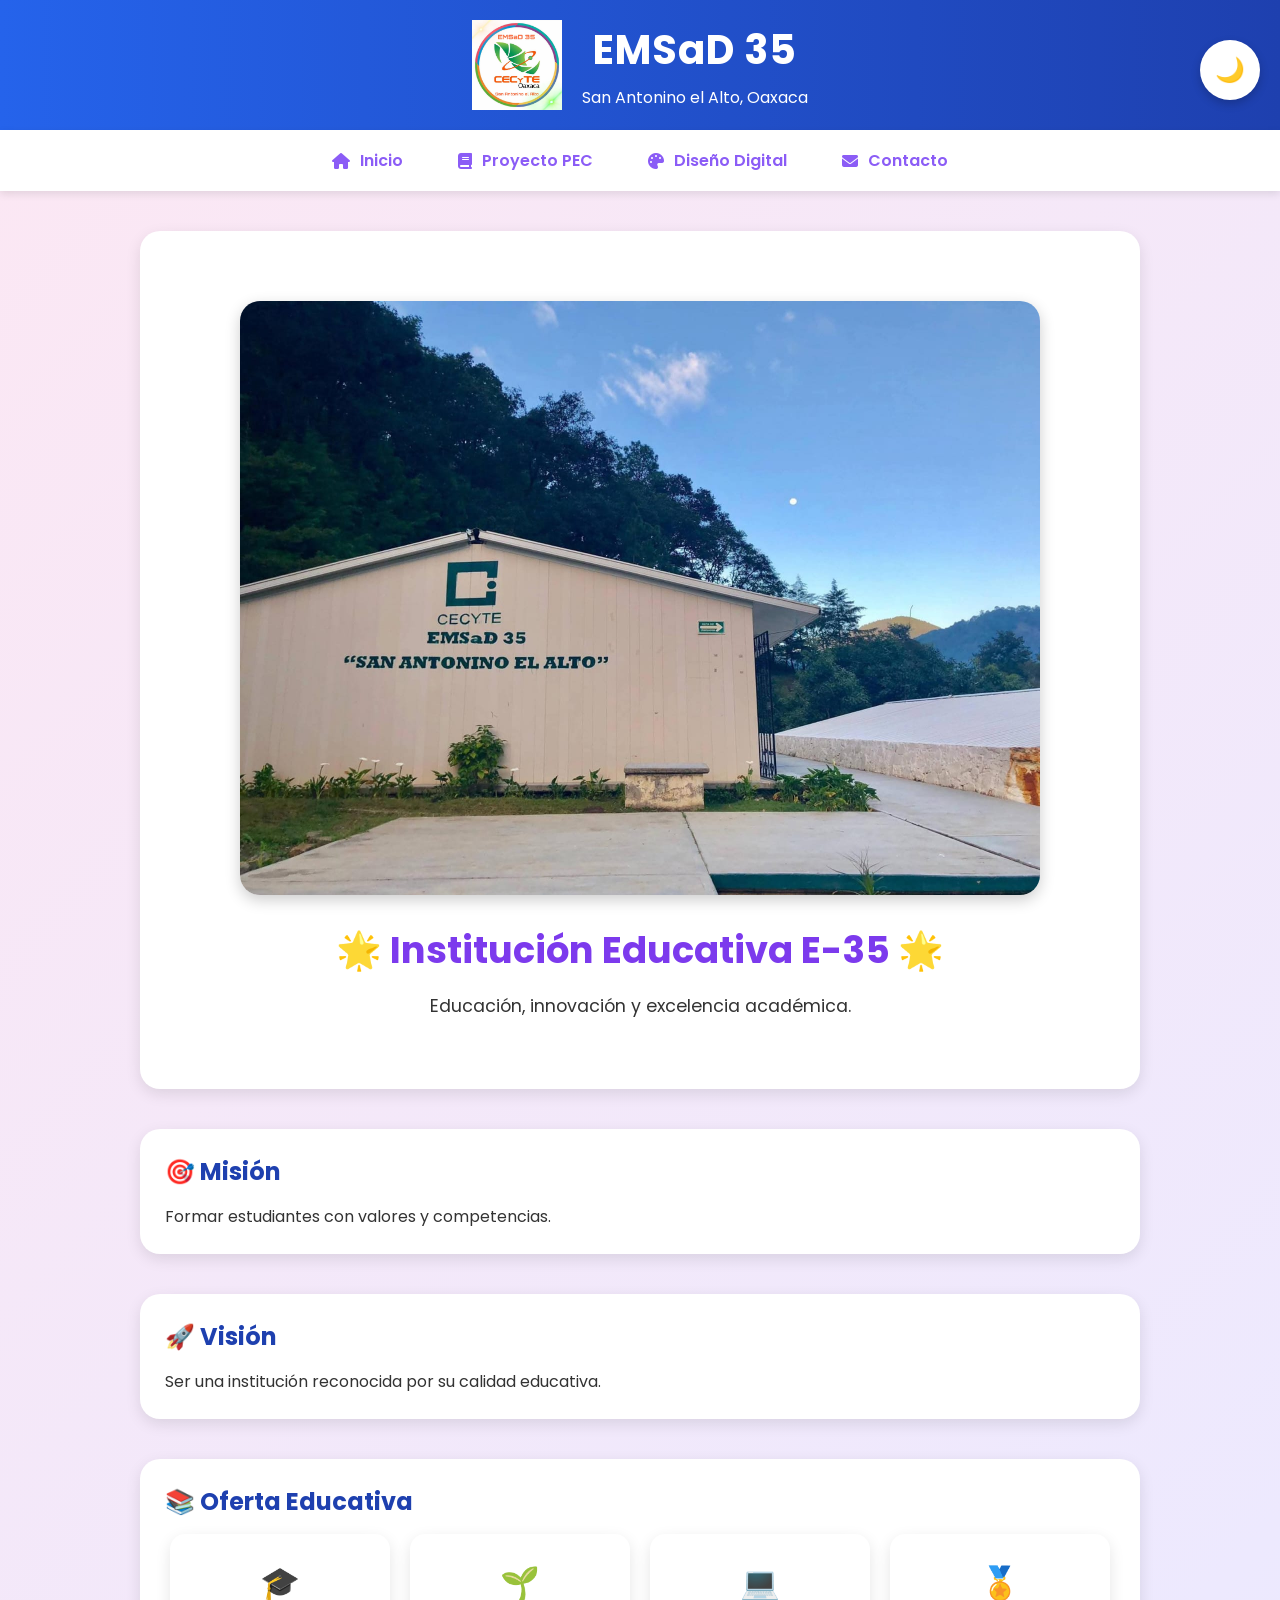
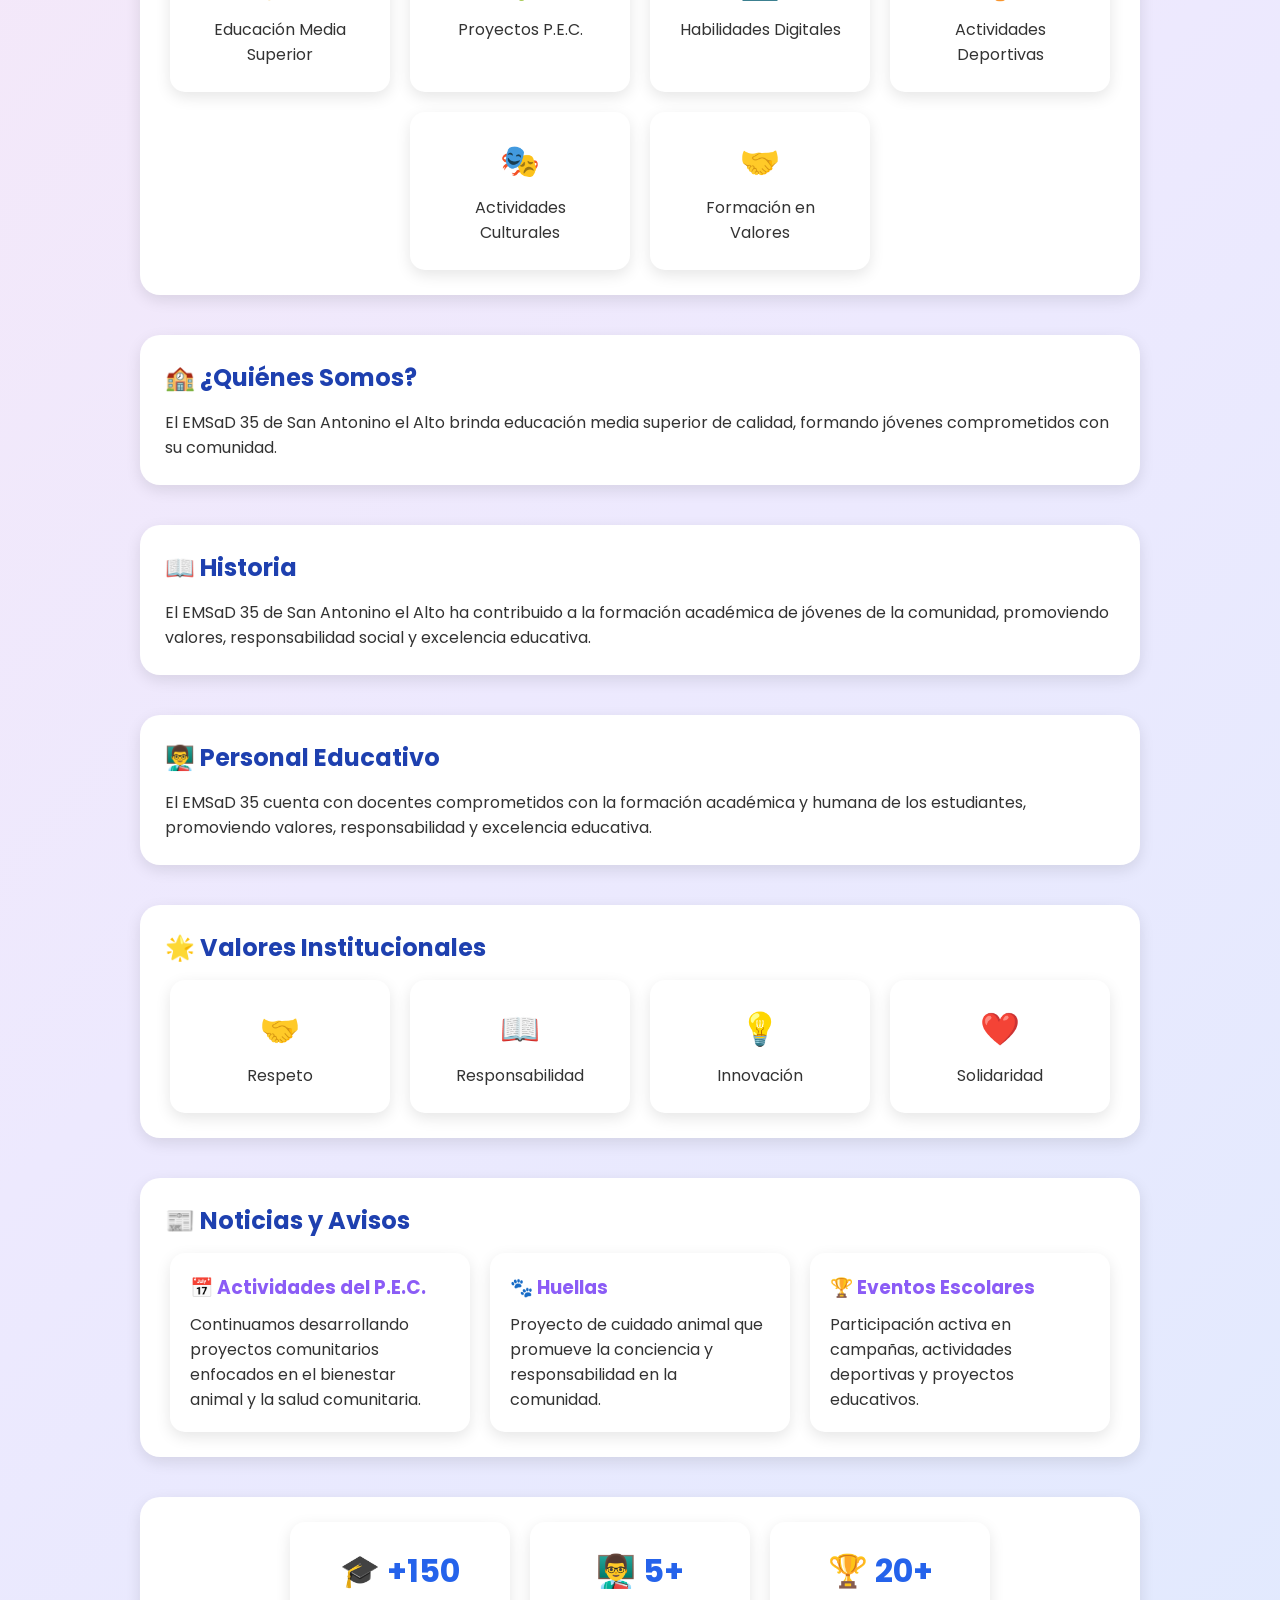
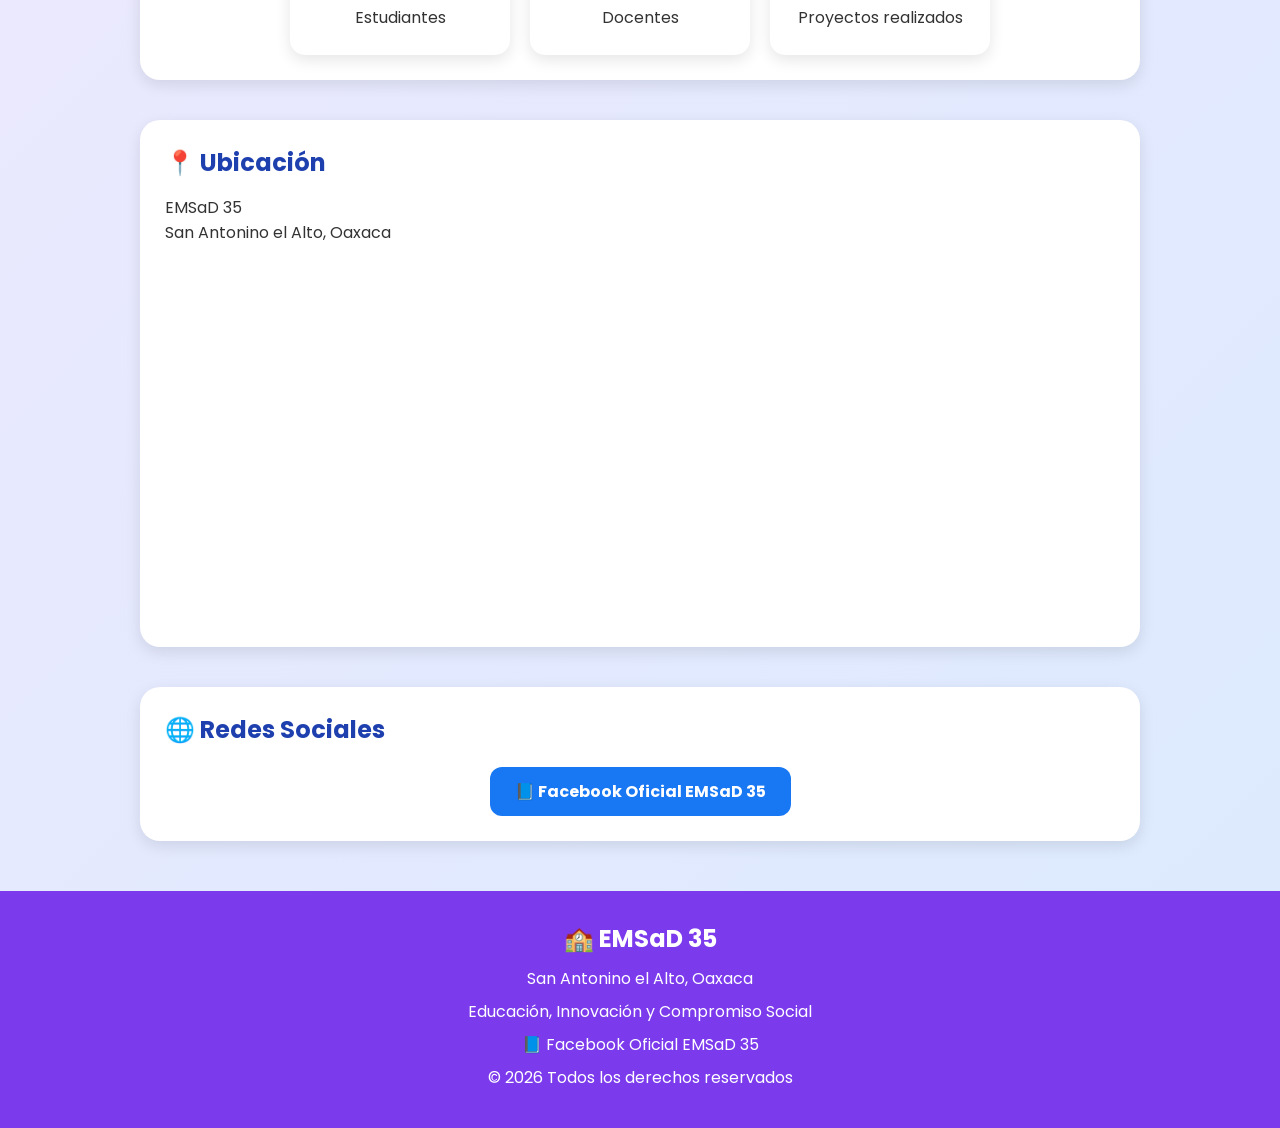
==== commit d7b4d4f2: "6" ====
--- a/index.html
+++ b/index.html
@@ -198,7 +198,7 @@
     </div>
 
     <div class="card">
-        <h3>👨‍🏫 10+</h3>
+        <h3>👨‍🏫 5+</h3>
         <p>Docentes</p>
     </div>
 
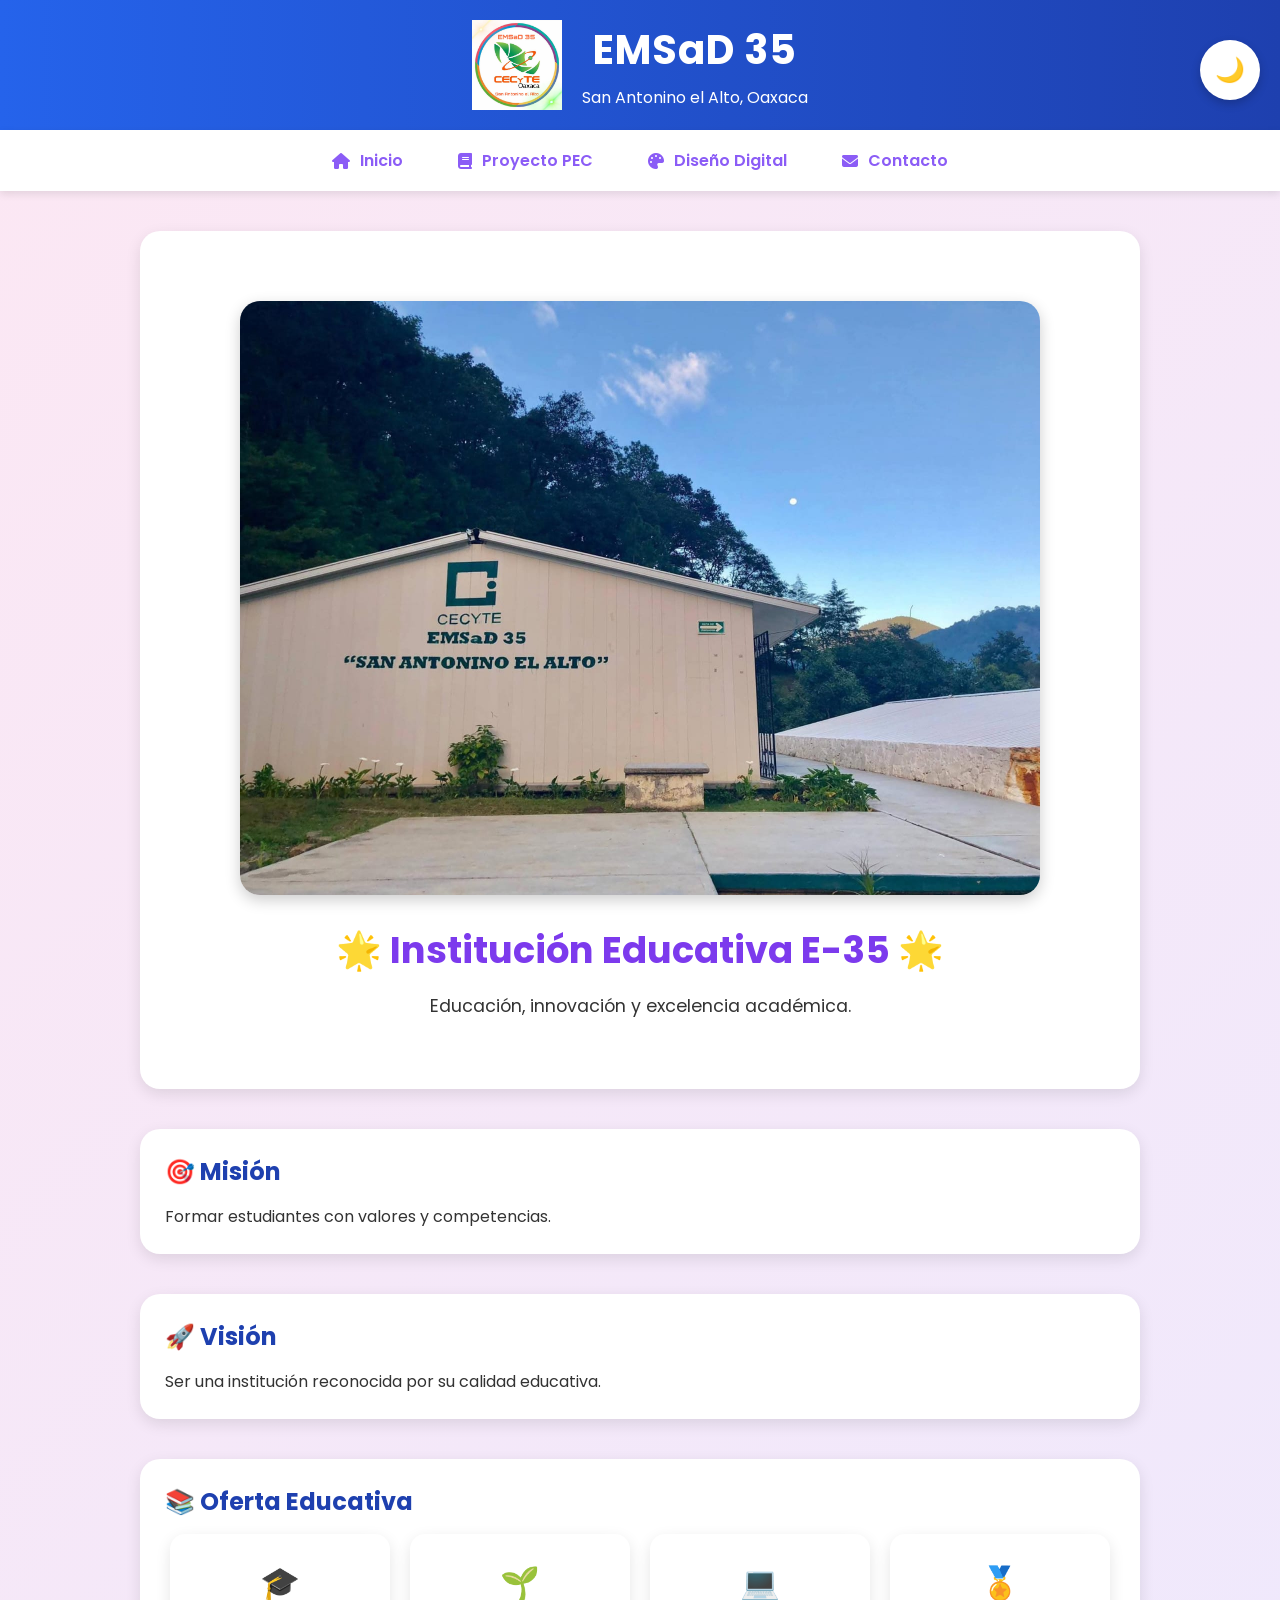
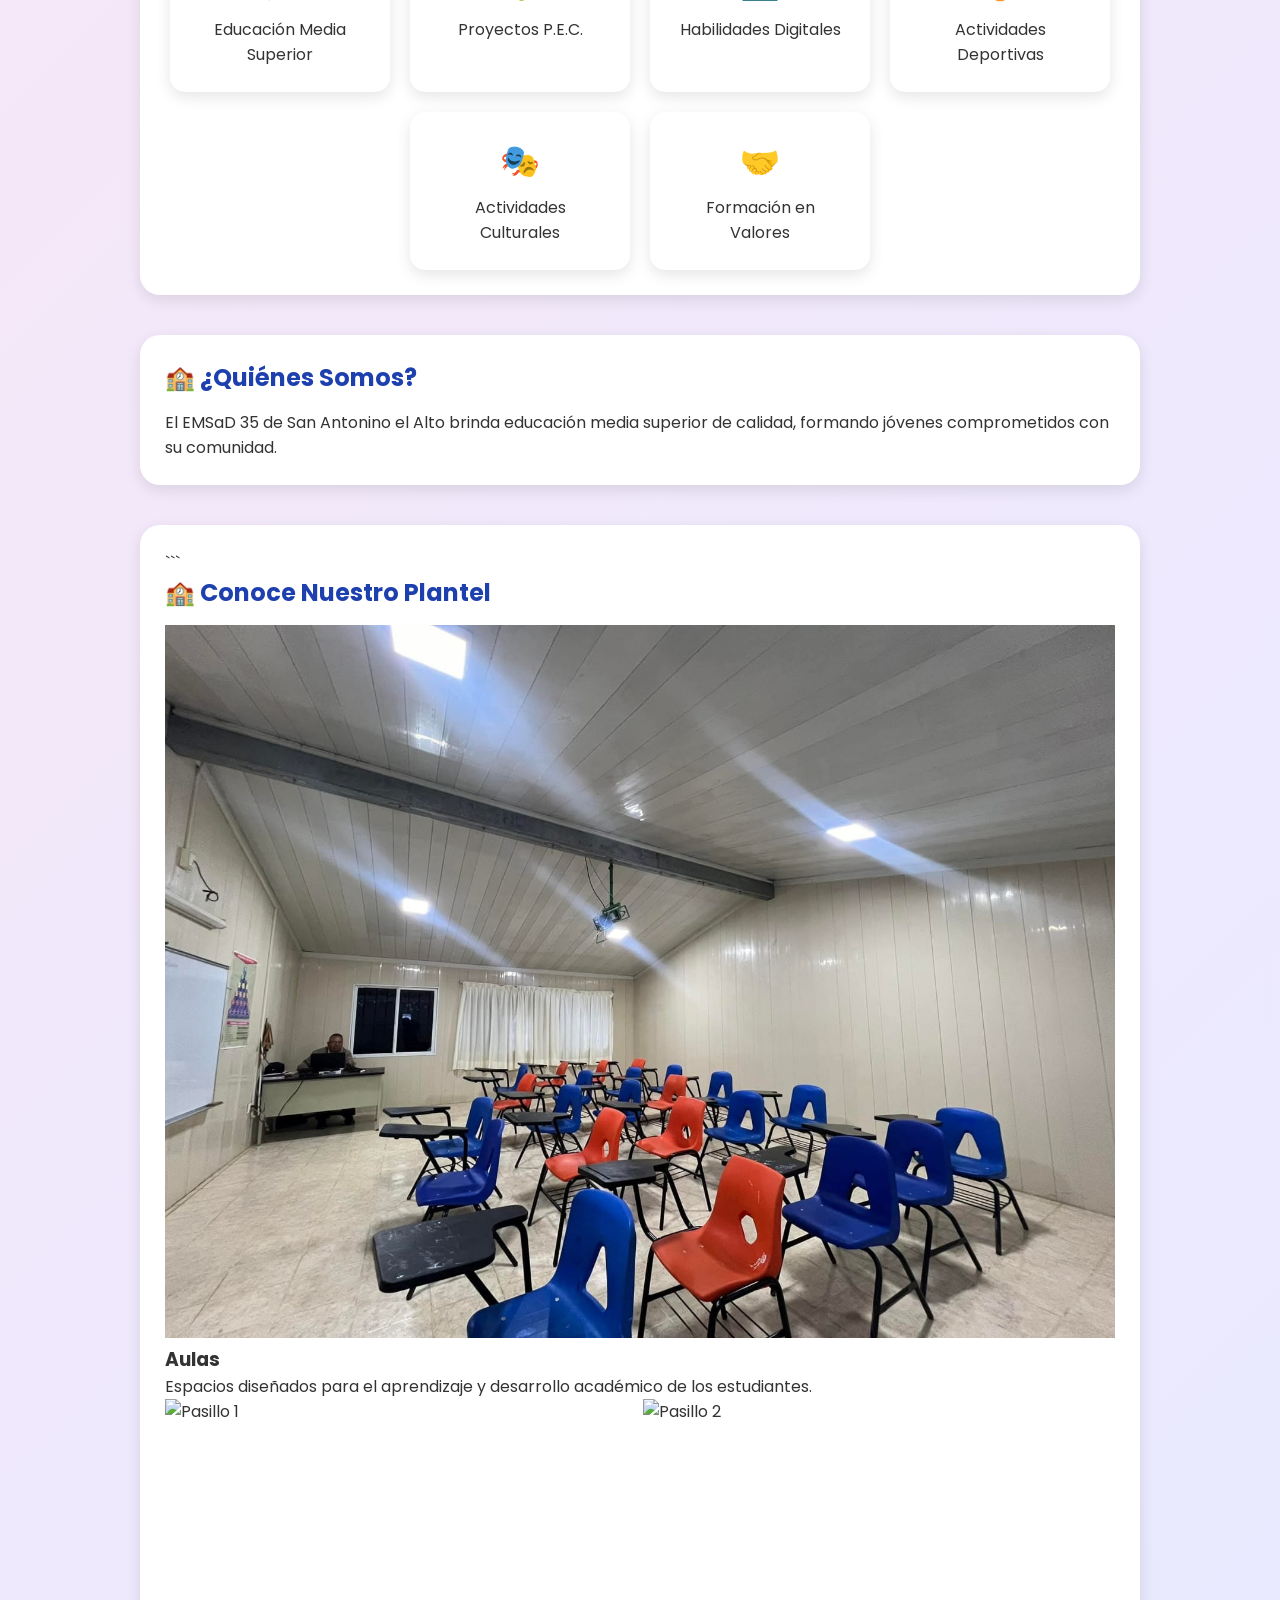
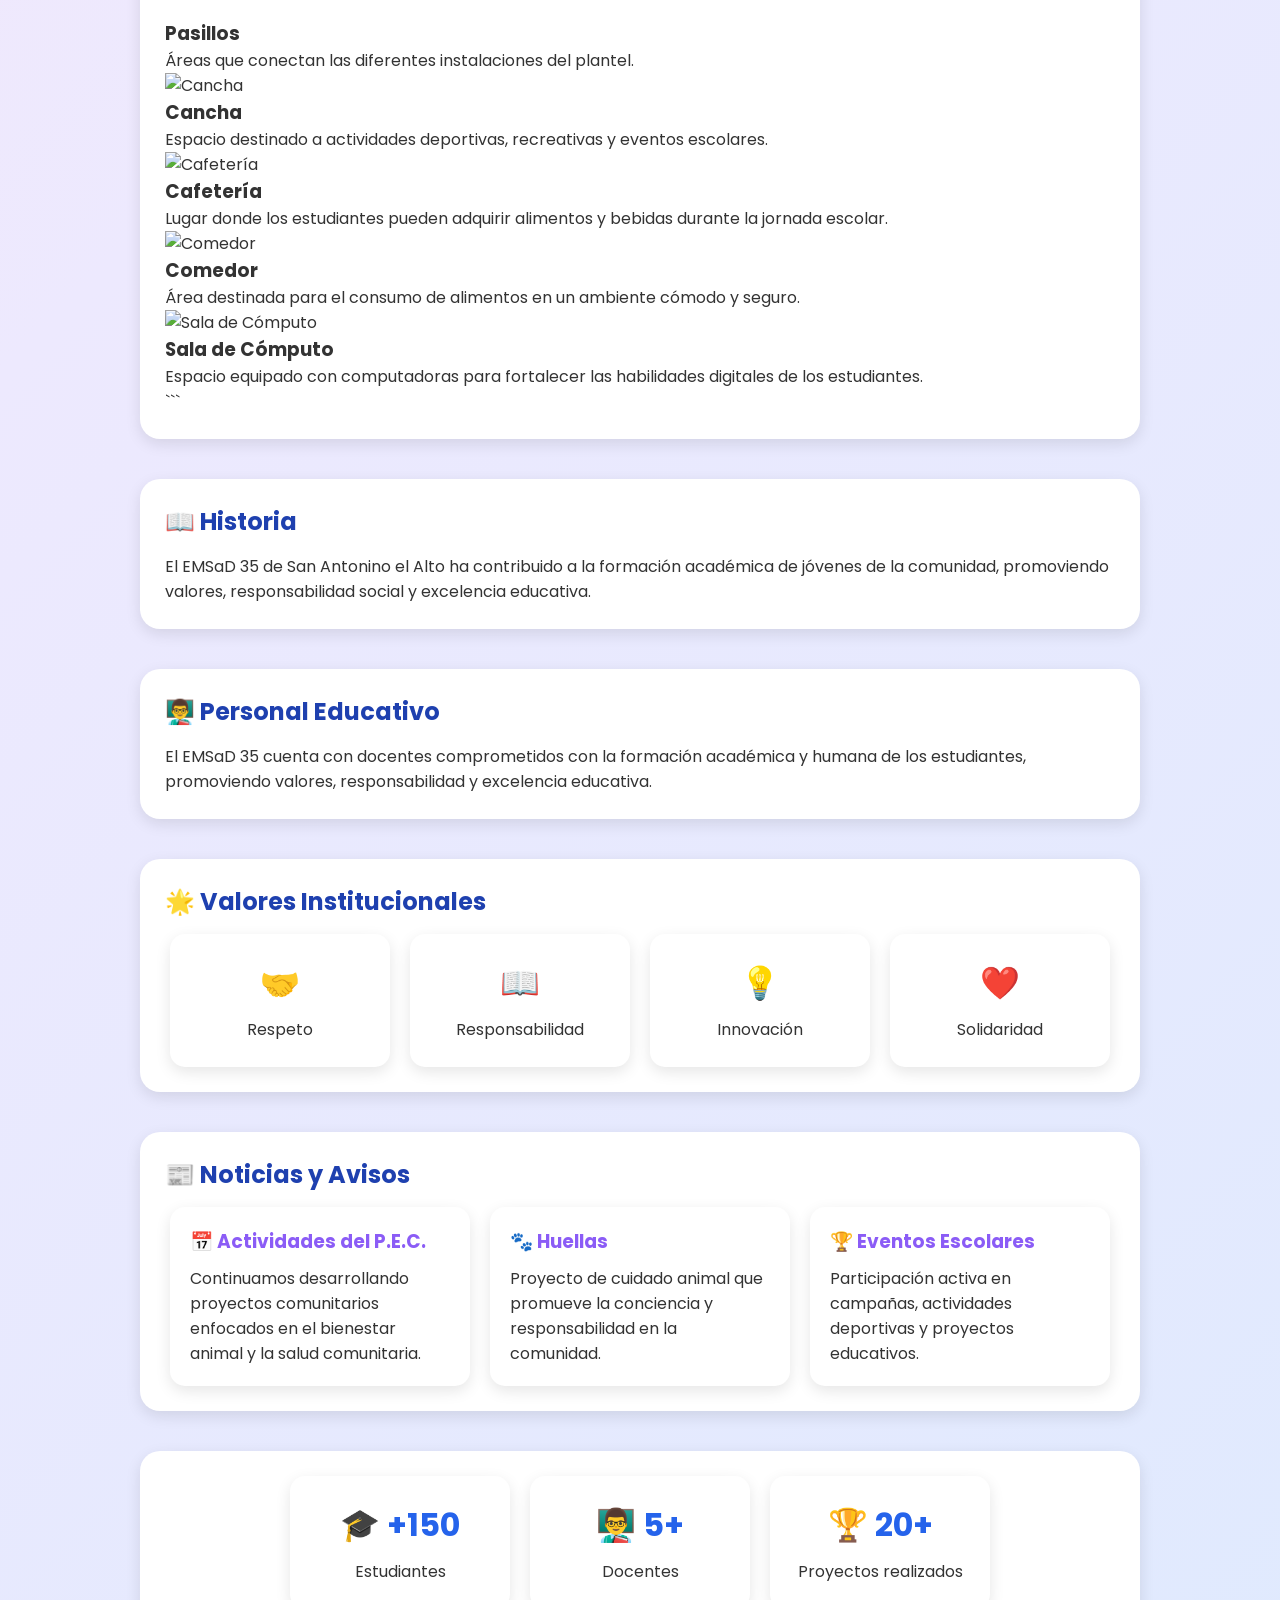
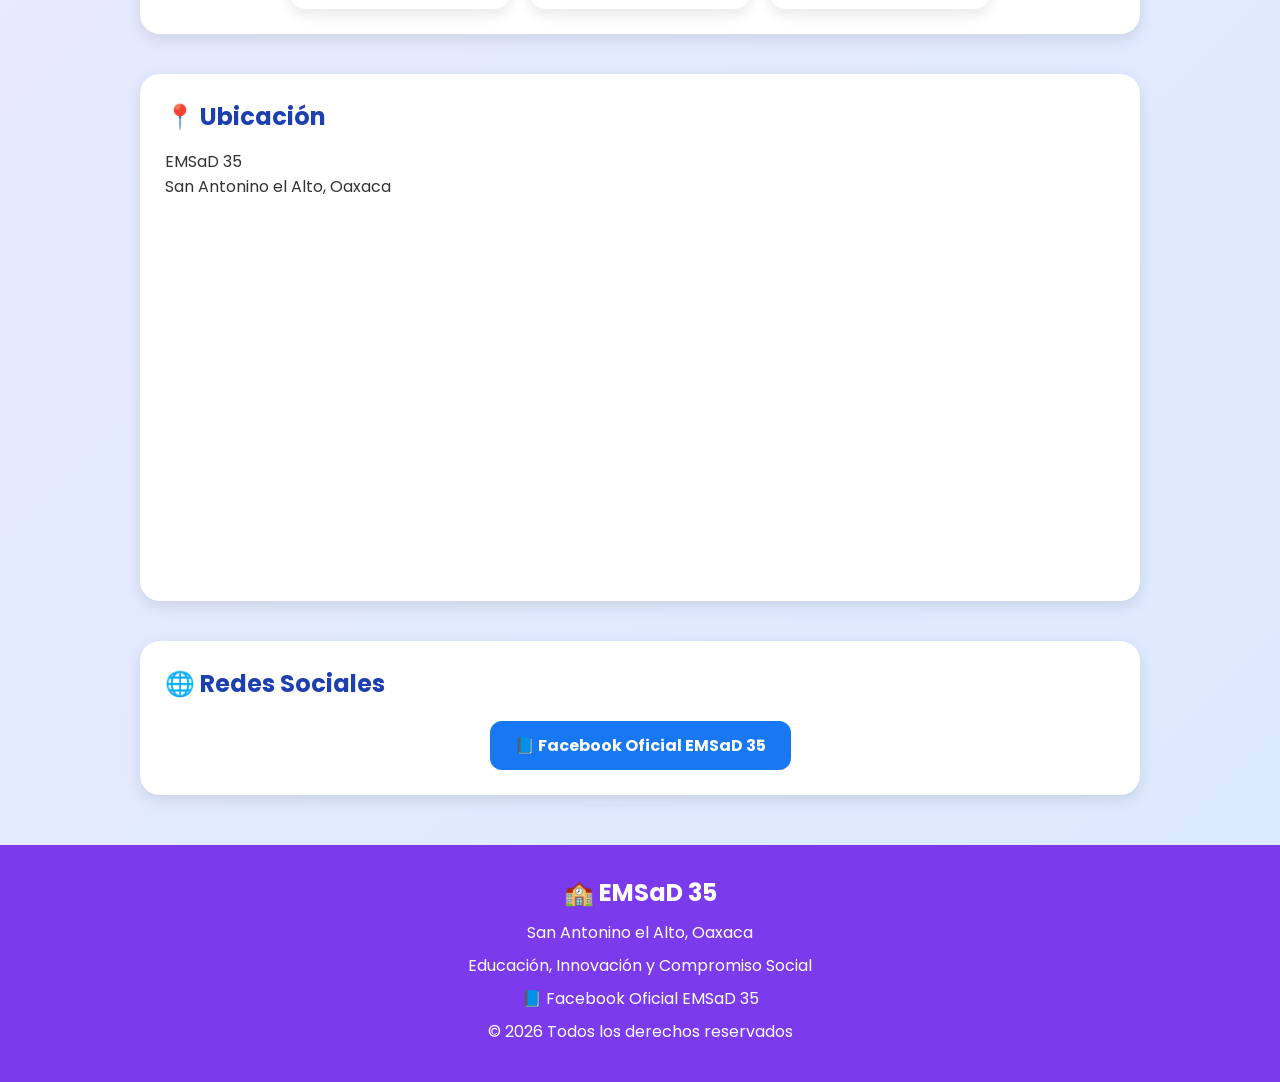
==== commit 3d5db514: "3" ====
--- a/index.html
+++ b/index.html
@@ -110,6 +110,65 @@
         de calidad, formando jóvenes comprometidos con su comunidad.
     </p>
 </section>
+
+<section>
+
+```
+<h2>🏫 Conoce Nuestro Plantel</h2>
+
+<div class="plantel">
+
+    <div class="plantel-card">
+        <img src="imagenes/aulas.jpeg" alt="Aulas">
+        <h3>Aulas</h3>
+        <p>Espacios diseñados para el aprendizaje y desarrollo académico de los estudiantes.</p>
+    </div>
+
+    <div class="plantel-card">
+
+    <div class="doble-imagen">
+        <img src="imagenes/pasillos1.jpg" alt="Pasillo 1">
+        <img src="imagenes/pasillos2.jpg" alt="Pasillo 2">
+    </div>
+
+    <h3>Pasillos</h3>
+
+    <p>
+        Áreas que conectan las diferentes instalaciones del plantel.
+    </p>
+
+</div>
+
+    <div class="plantel-card">
+        <img src="imagenes/cancha.jpg" alt="Cancha">
+        <h3>Cancha</h3>
+        <p>Espacio destinado a actividades deportivas, recreativas y eventos escolares.</p>
+    </div>
+
+    <div class="plantel-card">
+        <img src="imagenes/cafeteria.jpg" alt="Cafetería">
+        <h3>Cafetería</h3>
+        <p>Lugar donde los estudiantes pueden adquirir alimentos y bebidas durante la jornada escolar.</p>
+    </div>
+
+    <div class="plantel-card">
+        <img src="imagenes/comedor.jpg" alt="Comedor">
+        <h3>Comedor</h3>
+        <p>Área destinada para el consumo de alimentos en un ambiente cómodo y seguro.</p>
+    </div>
+
+    <div class="plantel-card">
+        <img src="imagenes/computo.jpg" alt="Sala de Cómputo">
+        <h3>Sala de Cómputo</h3>
+        <p>Espacio equipado con computadoras para fortalecer las habilidades digitales de los estudiantes.</p>
+    </div>
+
+</div>
+```
+
+</section>
+
+
 
 <section>
     <h2>📖 Historia</h2>
--- a/style.css
+++ b/style.css
@@ -675,4 +675,15 @@
         width:50px;
         height:50px;
     }
+}
+
+.doble-imagen{
+    display:flex;
+    gap:5px;
+}
+
+.doble-imagen img{
+    width:50%;
+    height:220px;
+    object-fit:cover;
 }
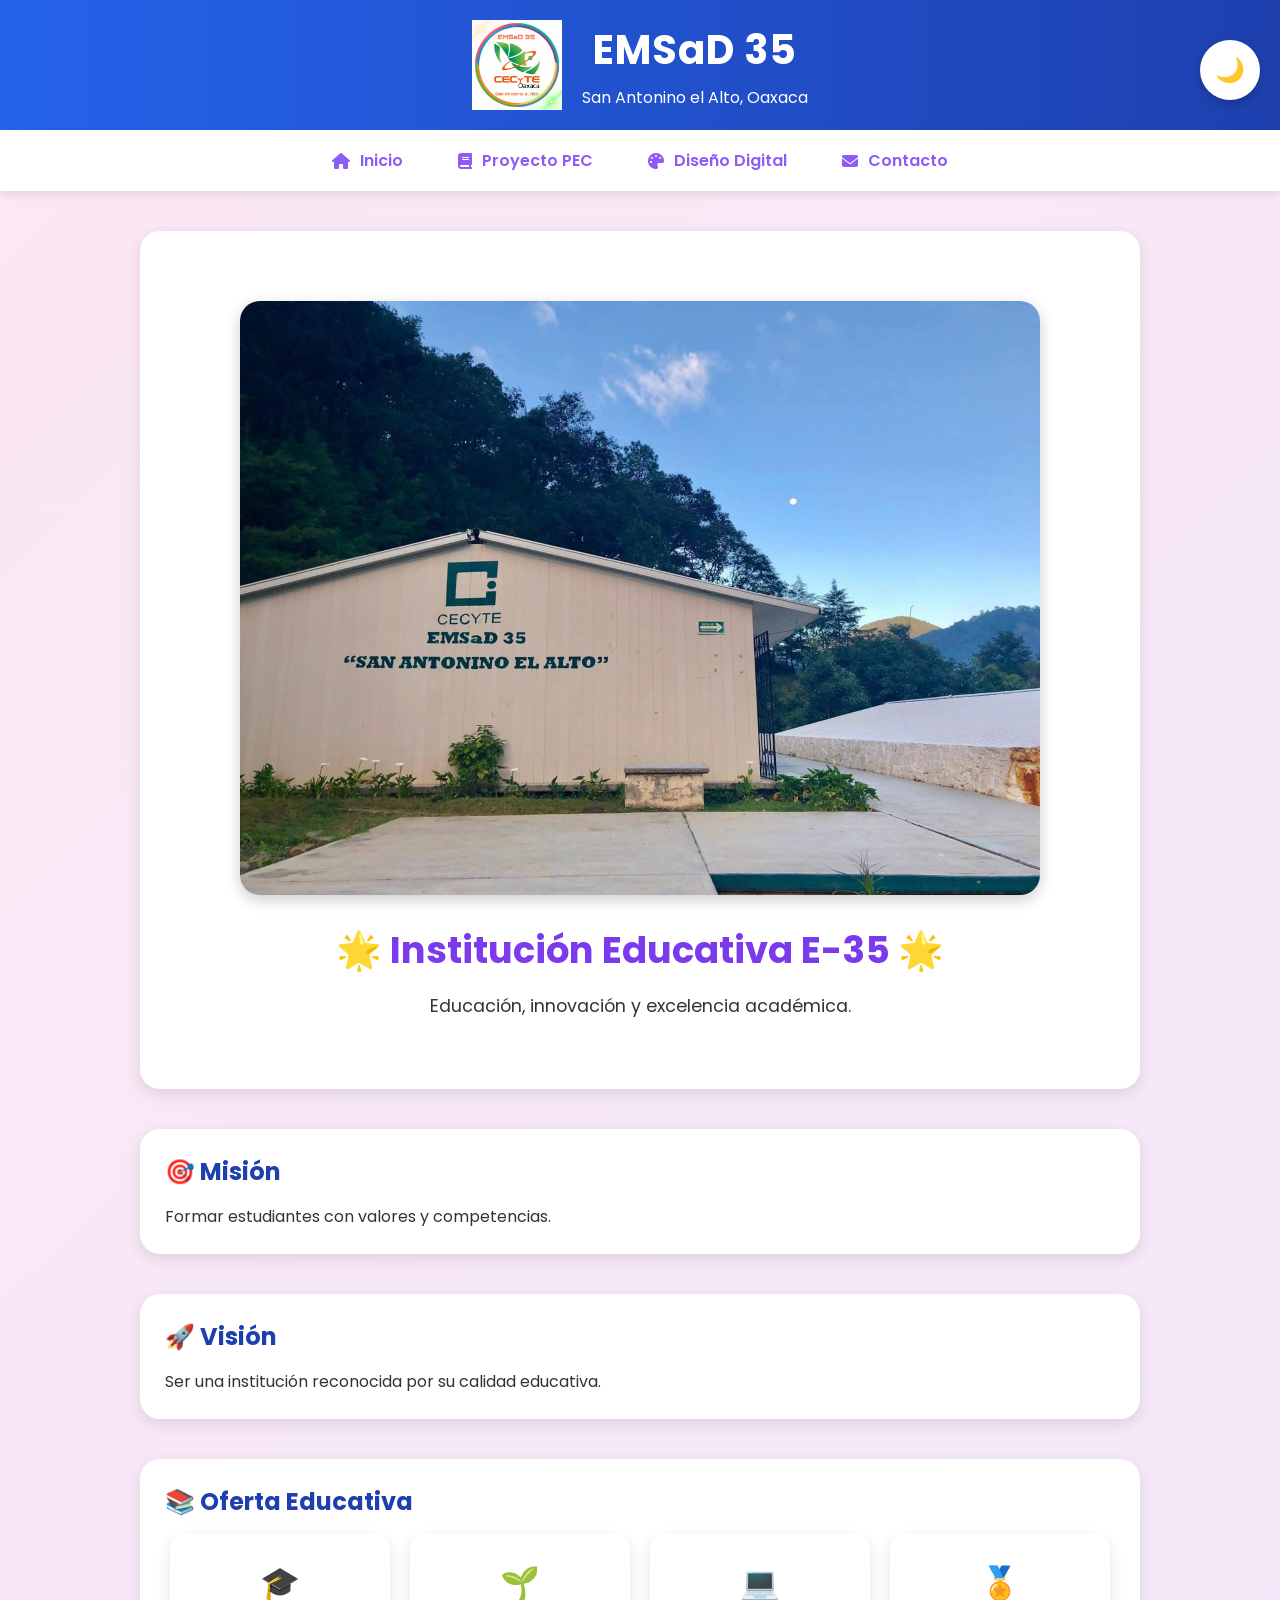
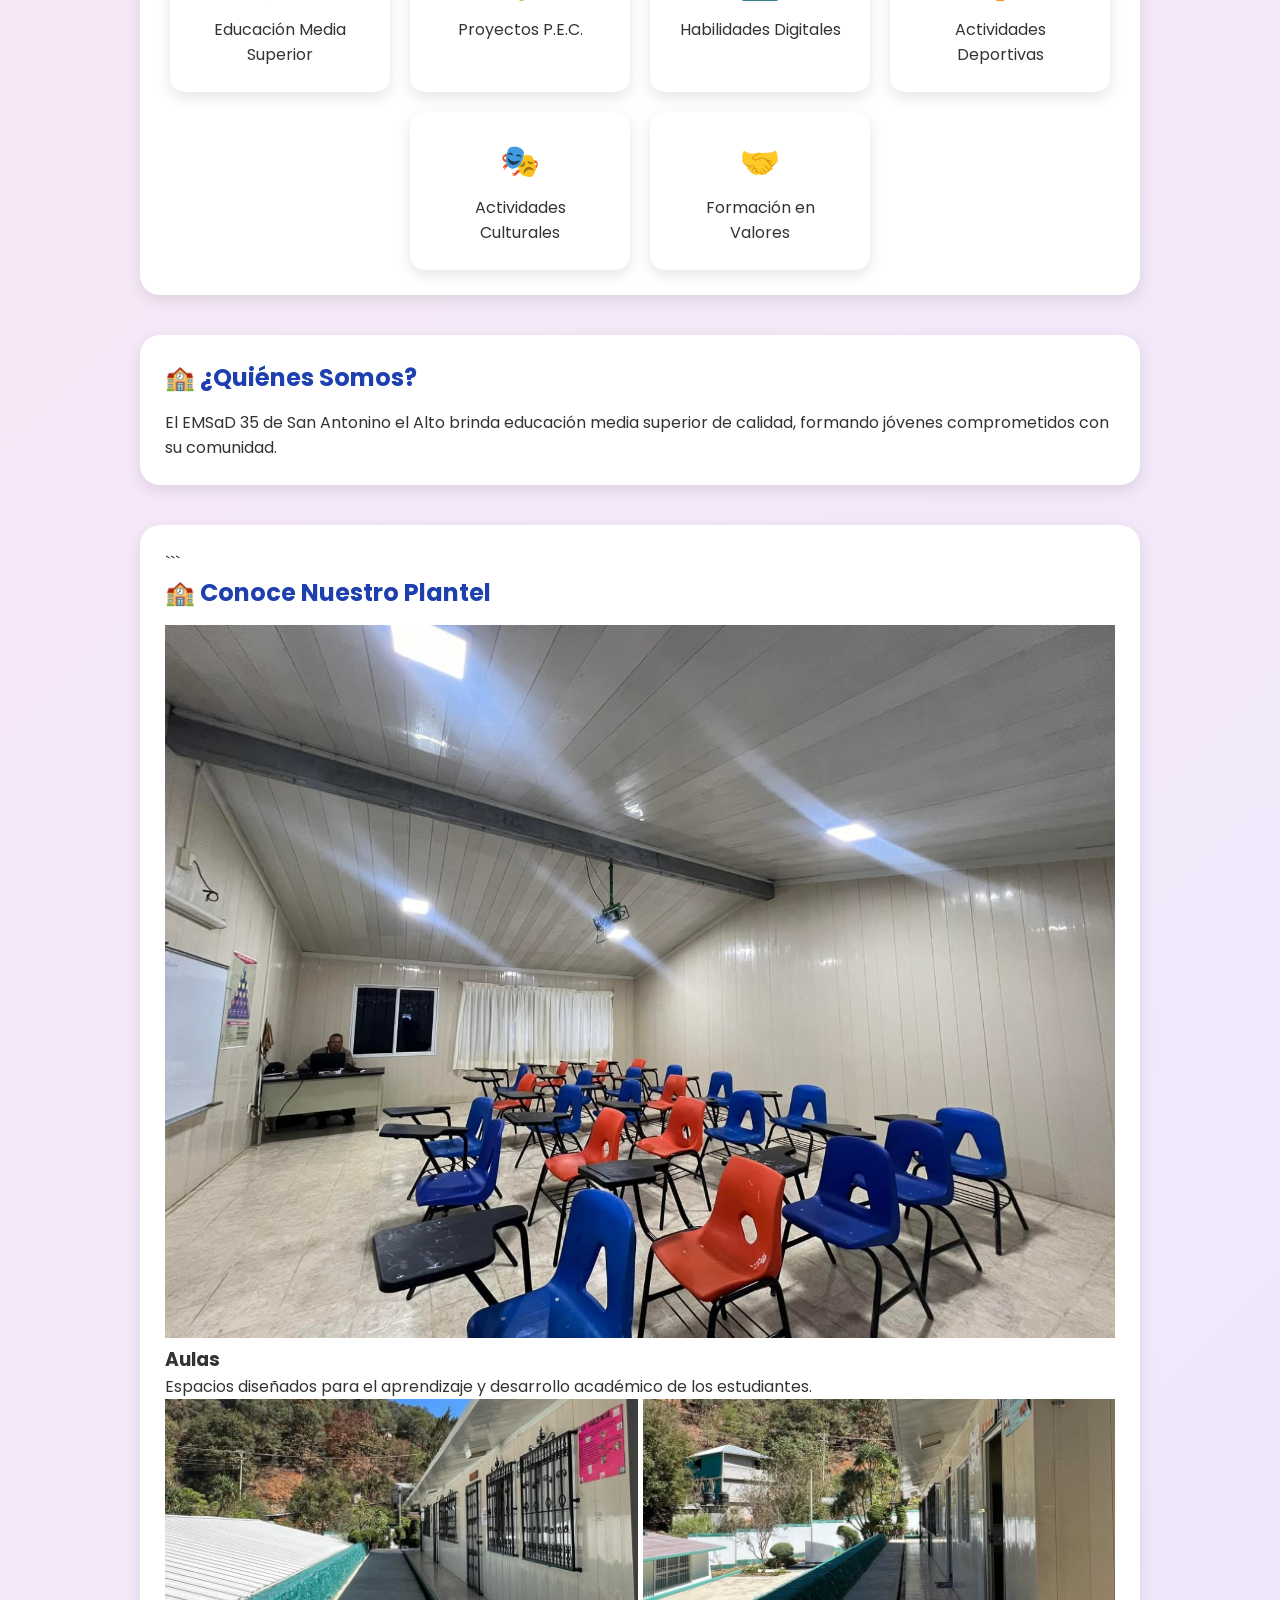
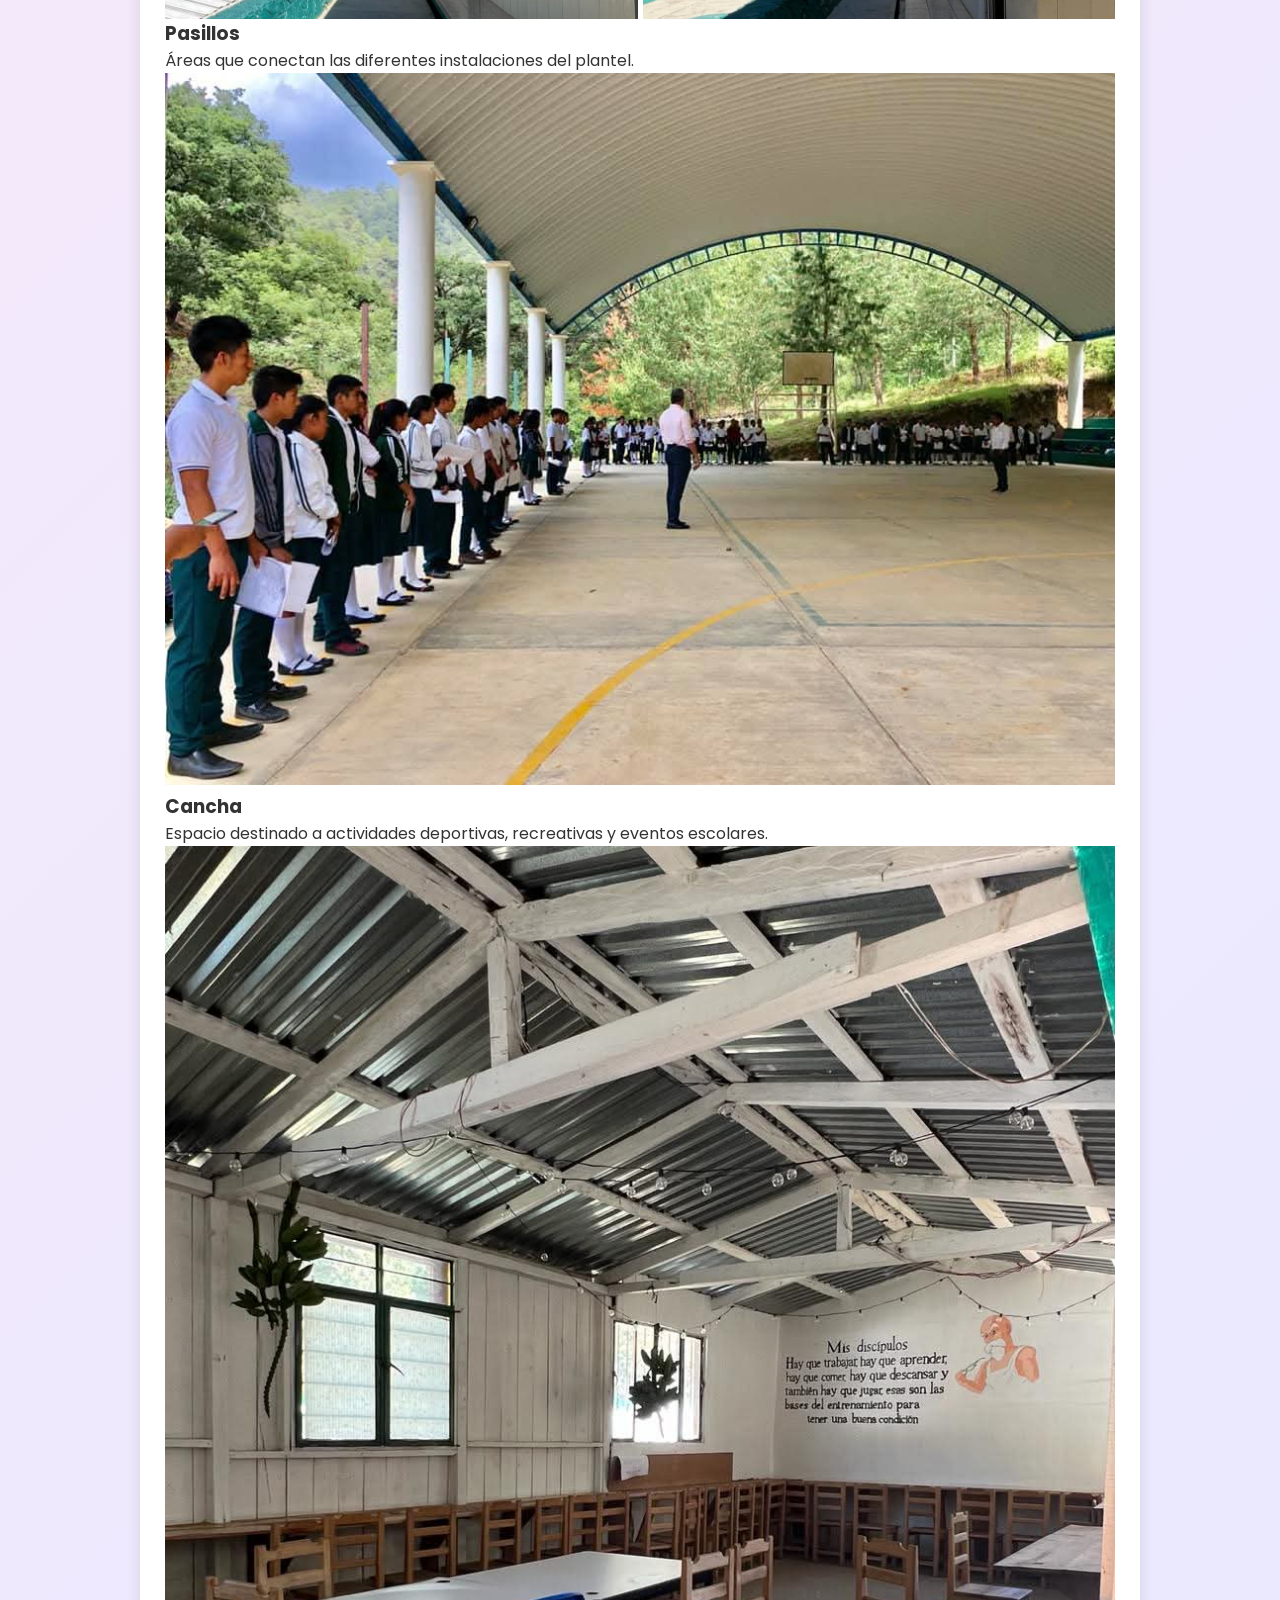
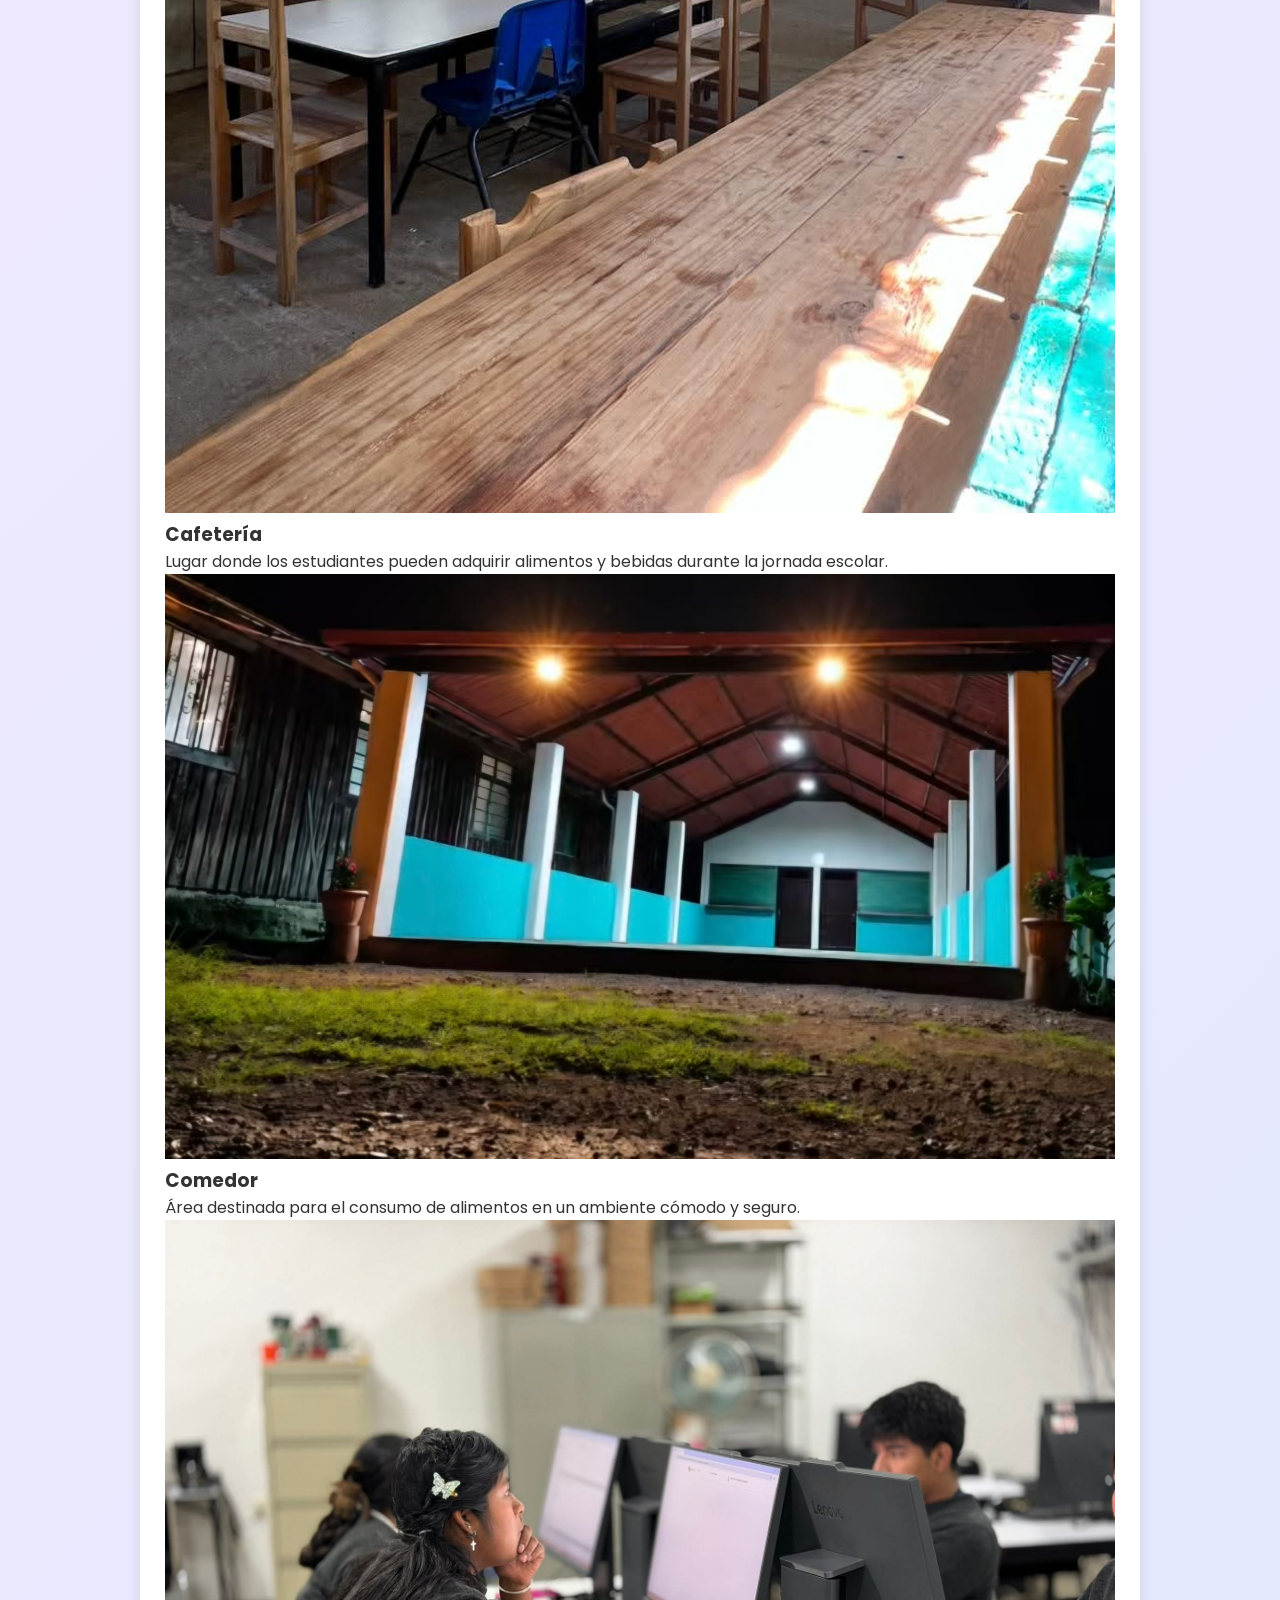
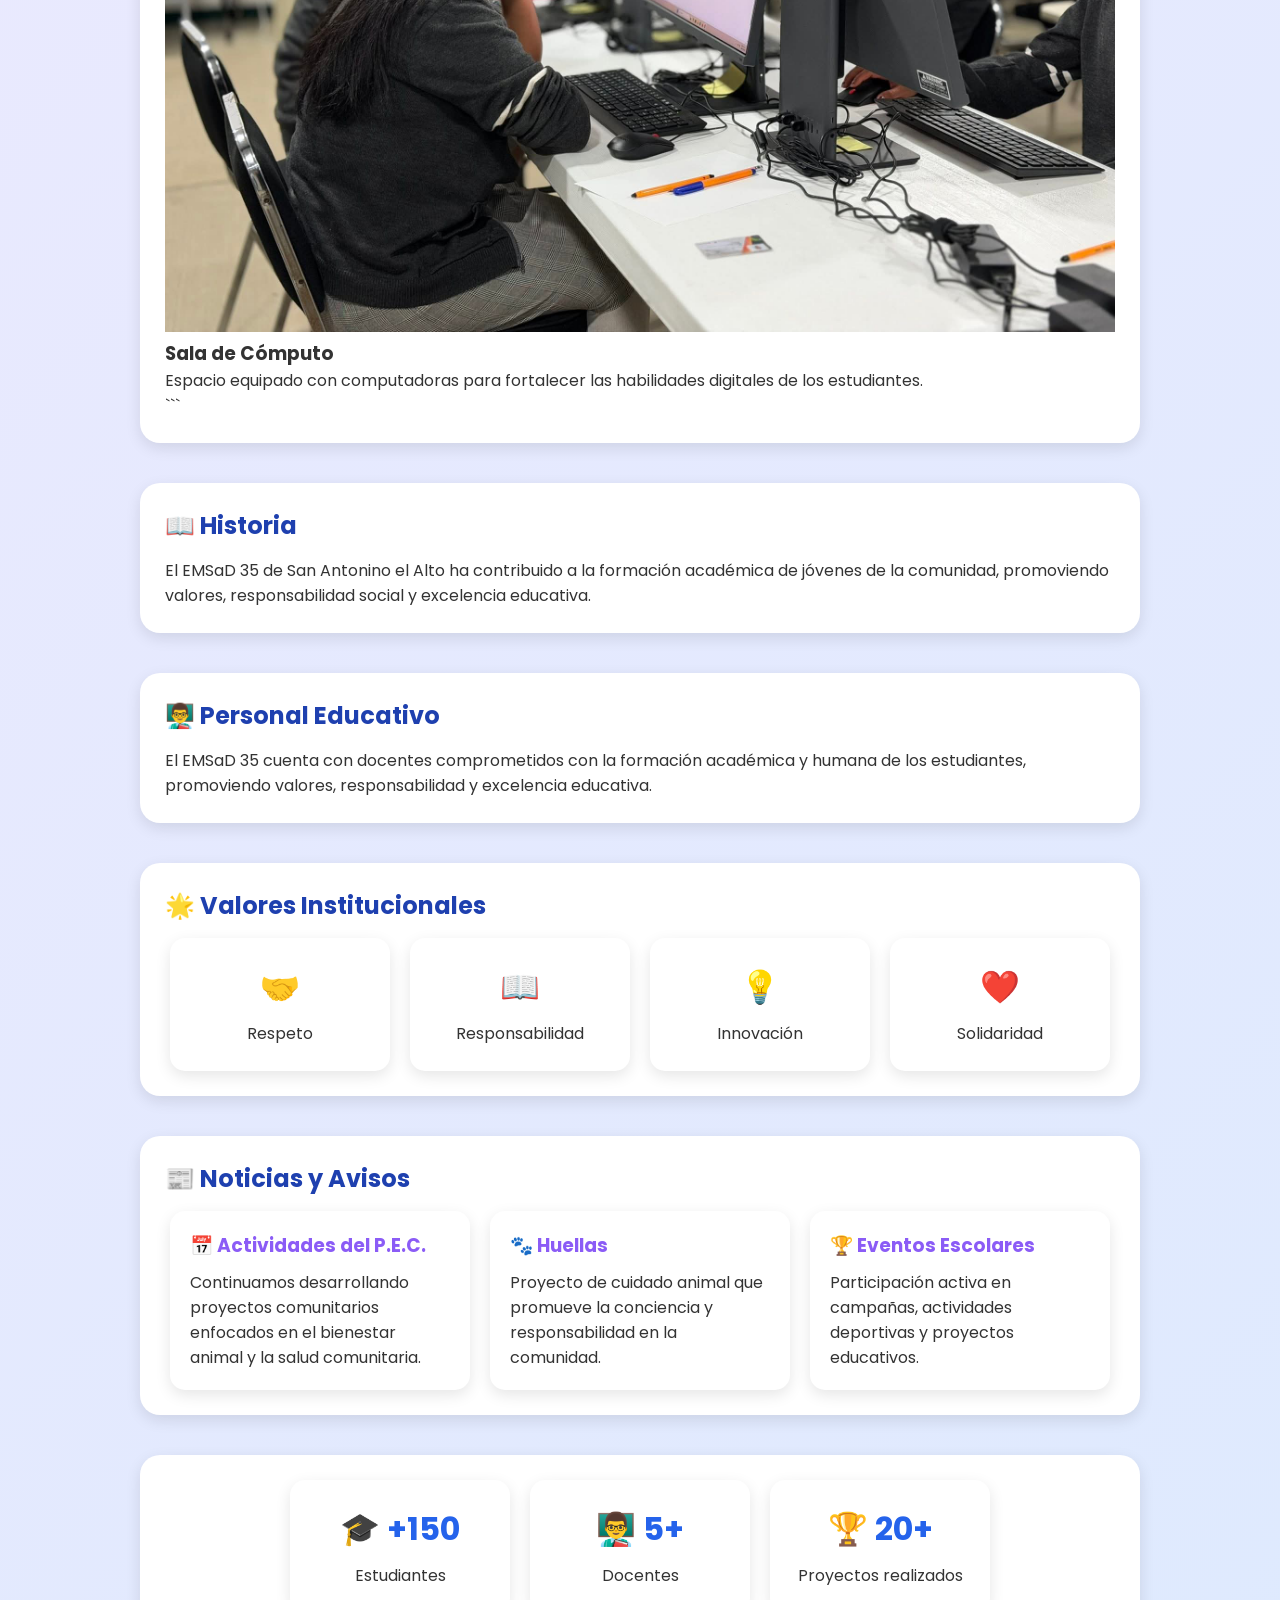
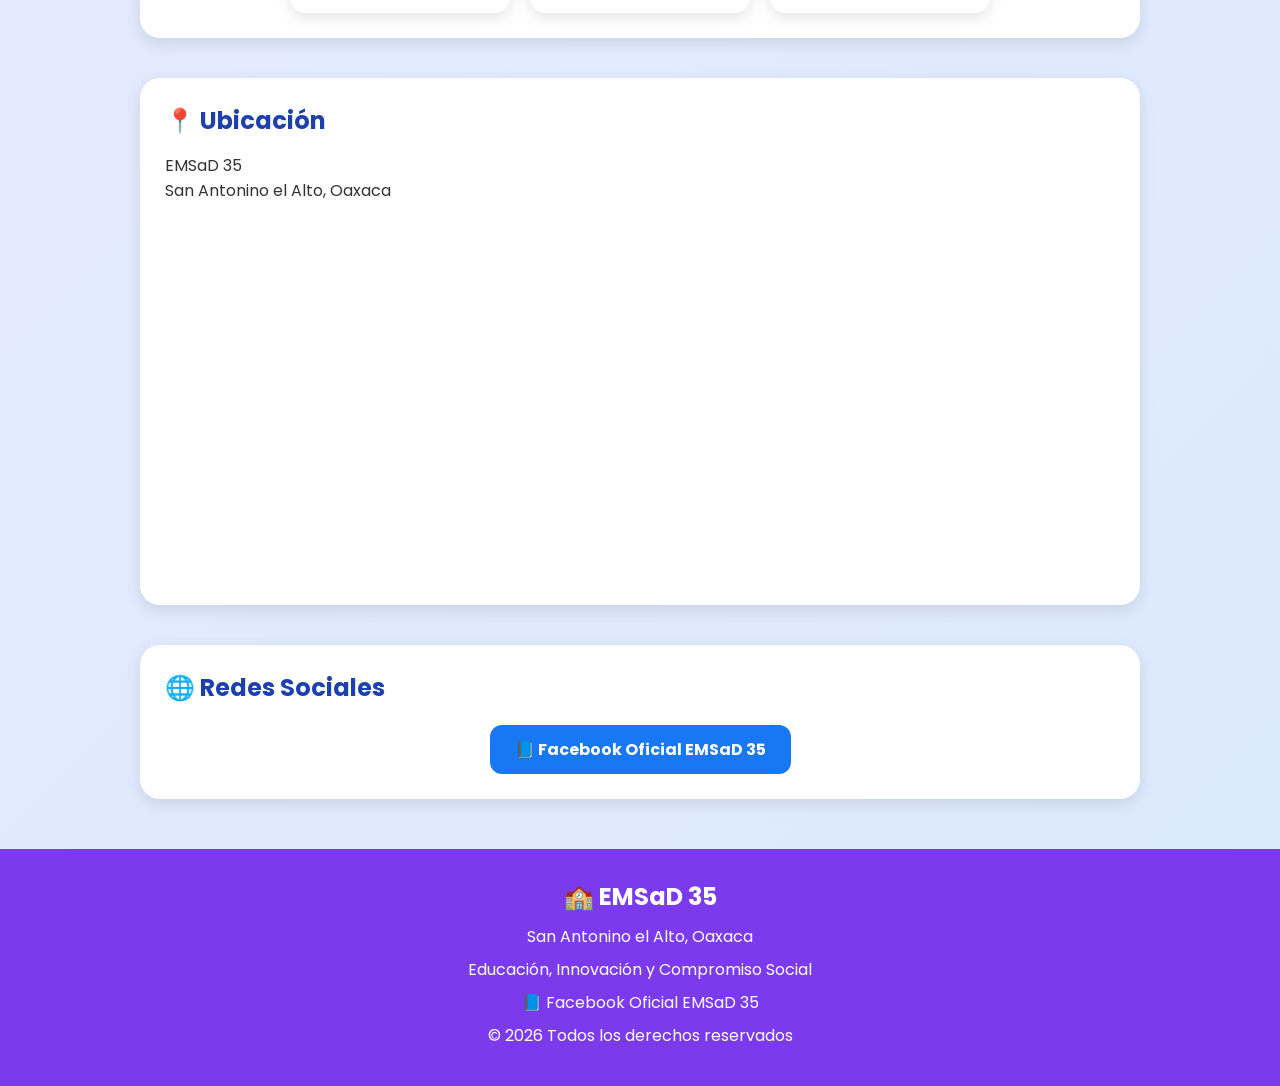
==== commit aea211d7: "y" ====
--- a/index.html
+++ b/index.html
@@ -127,8 +127,8 @@
     <div class="plantel-card">
 
     <div class="doble-imagen">
-        <img src="imagenes/pasillos1.jpg" alt="Pasillo 1">
-        <img src="imagenes/pasillos2.jpg" alt="Pasillo 2">
+        <img src="imagenes/pasillos1.jpeg" alt="Pasillo 1">
+        <img src="imagenes/pasillos2.jpeg" alt="Pasillo 2">
     </div>
 
     <h3>Pasillos</h3>
@@ -140,25 +140,25 @@
 </div>
 
     <div class="plantel-card">
-        <img src="imagenes/cancha.jpg" alt="Cancha">
+        <img src="imagenes/cancha.jpeg" alt="Cancha">
         <h3>Cancha</h3>
         <p>Espacio destinado a actividades deportivas, recreativas y eventos escolares.</p>
     </div>
 
     <div class="plantel-card">
-        <img src="imagenes/cafeteria.jpg" alt="Cafetería">
+        <img src="imagenes/cafeteria.jpeg" alt="Cafetería">
         <h3>Cafetería</h3>
         <p>Lugar donde los estudiantes pueden adquirir alimentos y bebidas durante la jornada escolar.</p>
     </div>
 
     <div class="plantel-card">
-        <img src="imagenes/comedor.jpg" alt="Comedor">
+        <img src="imagenes/comedor.jpeg" alt="Comedor">
         <h3>Comedor</h3>
         <p>Área destinada para el consumo de alimentos en un ambiente cómodo y seguro.</p>
     </div>
 
     <div class="plantel-card">
-        <img src="imagenes/computo.jpg" alt="Sala de Cómputo">
+        <img src="imagenes/computo.jpeg" alt="Sala de Cómputo">
         <h3>Sala de Cómputo</h3>
         <p>Espacio equipado con computadoras para fortalecer las habilidades digitales de los estudiantes.</p>
     </div>
